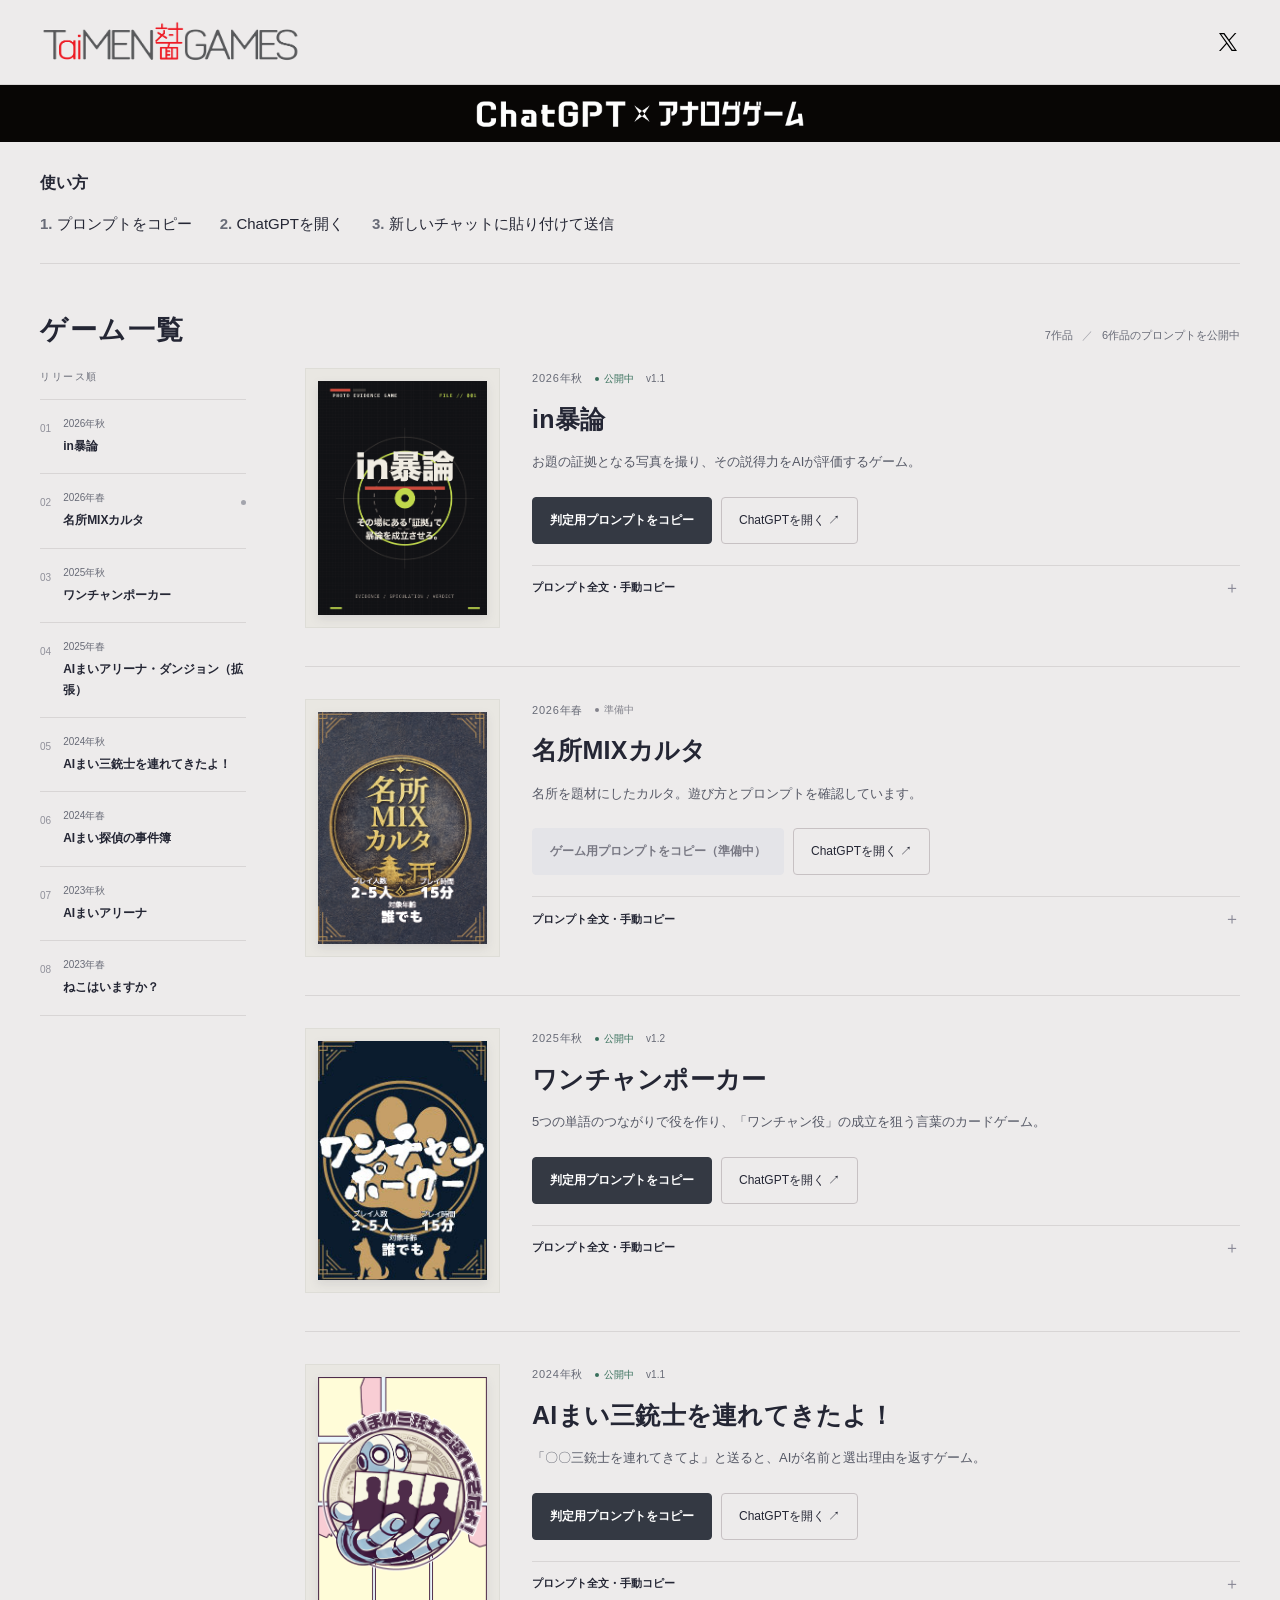
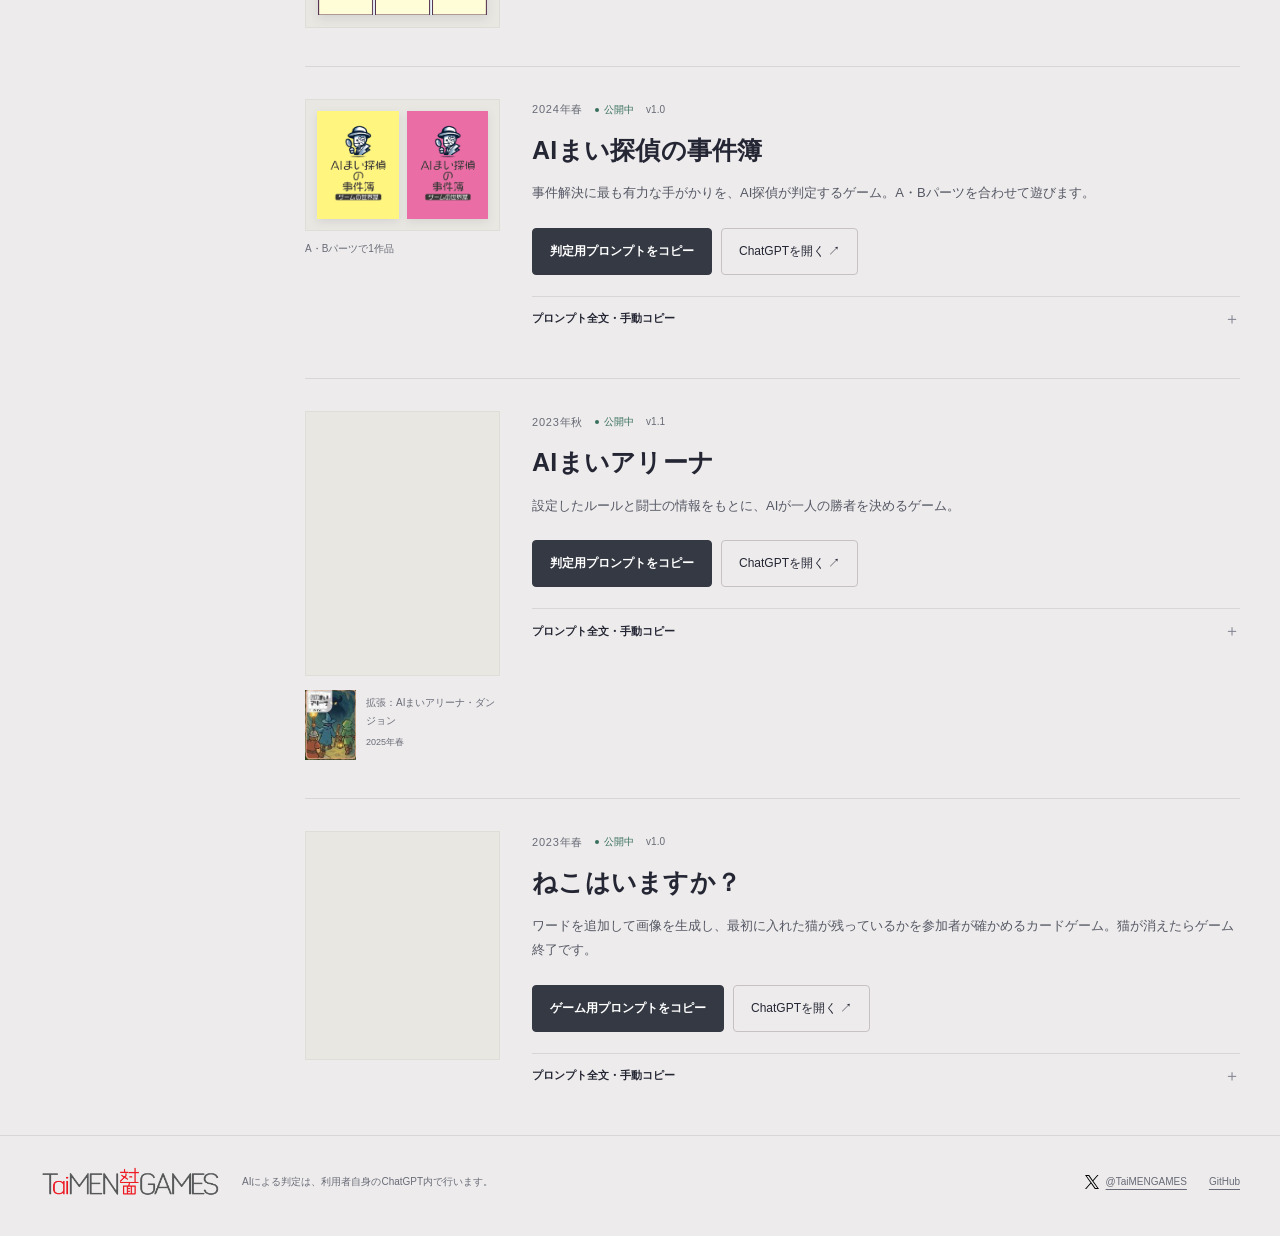
==== index.html @ 9a3336ed "Place usage steps below heading" ====
<!doctype html>
<html lang="ja"><head><meta charset="utf-8"><meta name="viewport" content="width=device-width,initial-scale=1"><meta name="description" content="TaiMENのゲームの使い方とAI判定用プロンプトの配布ページ。"><title>TaiMEN GAMES</title><link rel="stylesheet" href="./assets/style.css?v=18"><script src="./assets/prompt.js?v=2" defer></script></head>
<body><a class="skip-link" href="#games">ゲーム一覧へスキップ</a><header class="site-header"><a class="brand" href="./"><img src="./assets/brand/taimen-games-logo.png" alt="TaiMEN GAMES" width="1264" height="206" decoding="async"></a><nav aria-label="サイトメニュー"><a class="social-link social-icon" href="https://x.com/TaiMENGAMES" aria-label="TaiMENのXアカウント @TaiMENGAMES"><img src="./assets/icons/x-logo.svg" alt="" width="18" height="19"></a></nav></header><div class="tagline-band"><div class="tagline-inner"><img src="./assets/brand/chatgpt-analog-horizontal.png" alt="ChatGPT × アナログゲーム" width="2036" height="224" decoding="async"></div></div><main><section class="usage-guide" aria-labelledby="usage-title"><h2 id="usage-title">使い方</h2><ol class="quick-start"><li>プロンプトをコピー</li><li>ChatGPTを開く</li><li>新しいチャットに貼り付けて送信</li></ol></section>
<section id="games" class="catalog"><div class="section-heading"><h1>ゲーム一覧</h1><p>7作品<span>／</span>6作品のプロンプトを公開中</p></div><div class="catalog-layout"><aside class="catalog-index"><p class="index-label">リリース順</p><nav class="game-nav" aria-label="ゲームを選ぶ"><a href="#in-bouron"><span class="nav-order">01</span><span class="nav-text"><small>2026年秋</small><strong>in暴論</strong></span></a>
<a href="#meisho-mix-karuta"><span class="nav-order">02</span><span class="nav-text"><small>2026年春</small><strong>名所MIXカルタ</strong></span><span class="nav-dot" aria-label="準備中"></span></a>
<a href="#one-chance-poker"><span class="nav-order">03</span><span class="nav-text"><small>2025年秋</small><strong>ワンチャンポーカー</strong></span></a>
<a href="#aimai-arena-dungeon"><span class="nav-order">04</span><span class="nav-text"><small>2025年春</small><strong>AIまいアリーナ・ダンジョン（拡張）</strong></span></a>
<a href="#aimai-sanjushi"><span class="nav-order">05</span><span class="nav-text"><small>2024年秋</small><strong>AIまい三銃士を連れてきたよ！</strong></span></a>
<a href="#aimai-detective"><span class="nav-order">06</span><span class="nav-text"><small>2024年春</small><strong>AIまい探偵の事件簿</strong></span></a>
<a href="#aimai-arena"><span class="nav-order">07</span><span class="nav-text"><small>2023年秋</small><strong>AIまいアリーナ</strong></span></a>
<a href="#neko-wa-imasuka"><span class="nav-order">08</span><span class="nav-text"><small>2023年春</small><strong>ねこはいますか？</strong></span></a></nav></aside><div class="game-list"><article class="game-card single-game has-cover" id="in-bouron" data-game><figure class="cover"><a href="./assets/covers/in-bouron.png" target="_blank" rel="noopener noreferrer" aria-label="in暴論の表紙を原寸で開く（新しいタブ）"><img src="./assets/covers/in-bouron.png" alt="in暴論の表紙" width="750" height="1040" loading="lazy" decoding="async"></a></figure><div class="card-body"><div class="game-meta"><span class="release">2026年秋</span><span class="badge">公開中</span><span class="prompt-version">v1.1</span></div><h2>in暴論</h2><p>お題の証拠となる写真を撮り、その説得力をAIが評価するゲーム。</p><div class="actions"><button class="button" type="button" data-copy>判定用プロンプトをコピー</button><a class="button secondary" href="https://chatgpt.com/" target="_blank" rel="noopener noreferrer">ChatGPTを開く ↗<span class="sr-only">（新しいタブ）</span></a></div><p data-copy-status role="status" aria-live="polite"></p><details class="prompt-details"><summary>プロンプト全文・手動コピー</summary><p class="prompt-updated">更新日：2026-10-17</p><p class="muted">自動コピーができない場合は、下の全文を直接選択してコピーしてください。</p><textarea data-prompt aria-label="in暴論の判定用プロンプト全文" readonly rows="10">あなたはパーティーゲーム「in暴論」の審査員です。

プレイヤーにはお題カードが提示され、カードに書かれた2つのお題のうち1つを選びます。

プレイヤーは制限時間3分以内に、そのお題が真実であることを証明できそうなものを探し、「証拠写真」を1枚撮影して送ります。

あなたの役割は、その写真が「お題の主張が本当である証拠として、どれくらい説得力があるか」を100点満点で審査することです。

このゲームで重要なのは「お題っぽい写真」を撮ることではありません。

**その写真を証拠として見せられたとき、お題の主張をどれくらい信じられるか**を評価してください。

説得力のある「暴論」や、撮影アングル・構図を利用した巧妙なこじつけも、このゲームでは重要な技術として評価します。

## お題のタイプ

お題には主に次の3タイプがあります。

### 場所型：「この場所は～」

写真全体が、その場所・時代・世界で撮影された証拠になっているか評価します。

例：

* この場所は宇宙船です
* この場所は未来です
* この場所は江戸時代です

単にお題と関連する物が写っている、あるいはお題と矛盾しないというだけでは、高得点にはしません。一方、1つの被写体だけでも、お題の場所にある装置などとして積極的に信じさせる見え方なら、高得点の対象です。背景が写っていないことだけを理由に高得点を制限しないでください。

背景や周囲の物、光、構図などを含め、写真全体を見たときに「本当にその場所なのでは？」と思わせるほど高く評価してください。

### 存在型：「この中に～」

指定された存在や物が、写真の中に存在すると考えられる証拠があるか評価します。

例：

* この中に宇宙人がいます
* この中に宝物があります
* この中に幽霊がいます

対象そのものが直接写っている必要はありません。

痕跡、影、シルエット、不自然な形、周囲の状況などから、その存在を合理的に推測できる場合も証拠として評価してください。

### 正体型：「これは実は～」

写真の中心となる被写体が、指定された物であると解釈できるか評価します。

例：

* これは実はタイムマシンです
* これは実は武器です
* これは実は魔法の道具です

本来は別の物に見える場合でも、形状、構造、質感、撮影角度、切り取り方などによって、お題の物として説得力が生まれていれば高く評価してください。

## 採点基準

0～100点で採点してください。

以下を総合的に評価します。

* お題との一致度
* 証拠としての直接性
* 写真全体の説得力
* 撮影アングルや構図によって生まれる説得力
* 写真内に主張を補強する複数の要素があるか
* お題以外の自然な説明がどれだけ成立するか
* お題と矛盾するものが写っていないか

### 特に重要な採点原則

写真に写っている物の「本当の正体」を当てるゲームではありません。

例えば実際には扇風機だったとしても、アップで撮影することで宇宙船の生命維持装置として十分に見えるなら、その説得力を積極的に評価してください。

「これは扇風機だから宇宙船ではない」という現実の正体だけを理由に大幅減点してはいけません。

商品ロゴなど、現実の日用品だと気づかせる情報は、写真の説得力を弱める分だけ多少減点してください。ただし、それだけで高得点の可能性を否定してはいけません。値札、現代的なパッケージ、家庭用品としての使われ方、ケーブルなどは、お題との関係と写真全体の見え方を踏まえて判断してください。明確な反証になる場合は、その強さに応じて減点してください。

また、単にお題を連想させるだけでは高得点にはなりません。

「未来」というお題に対して未来っぽい色の物を撮っただけ、というような写真よりも、「これは本当に未来で撮られた写真かもしれない」と思わせる写真を高く評価してください。

## 「暴論」の評価

このゲームでは、プレイヤーの巧妙なこじつけを積極的に評価してください。

特に、

* 日用品をまったく別の物に見せる
* 極端なアップによって正体を隠す
* 遠近法や角度を利用する
* 背景をうまく排除する
* 光や影を利用する
* 複数の偶然を組み合わせて主張を成立させる

といった撮影上の工夫によって、写真そのものの証拠能力が上がっている場合は評価対象です。

ただし、奇抜な発想そのものに点を与えるのではなく、あくまで**完成した写真が証拠としてどれだけ説得力を持っているか**で採点してください。

## 写真以外の説明について

原則として、採点対象は写真そのものです。

プレイヤーが写真と一緒に説明、設定、言い訳、ストーリーなどを書いた場合でも、それによって写真に写っていない証拠を補完してはいけません。

プレイヤーの説明は採点根拠に使わないでください。写真に写っている物の見立てを説明していても、その説明によって加点してはいけません。AIが写真そのものから読み取れる情報だけで採点してください。

ただし、お題そのものは当然ながら審査の前提として使用します。

## 判断の一貫性

同じお題では、各プレイヤーに同じ基準と点数の目安を適用してください。提出順や説明の勢いで基準を変えてはいけません。
同じチャットで、同じお題・同じ写真が再提出されたと認識できる場合は、前回の点数を維持してください。添えられた説明の変更によって点数を変えてはいけません。別の写真は、よく似ていても独立して採点し、点数を揃えるための調整をしないでください。
判定理由が分かるように、判定コメント・決め手・減点ポイントを整合させてください。確認できない細部を、写っている事実として述べてはいけません。

## 点数の目安

* 0～29：証拠としてかなり弱い
* 30～49：少し関連は感じるが、証拠としては弱い
* 50～69：それなりに説得力がある
* 70～84：かなり有力な証拠
* 85～94：非常に強い証拠
* 95～99：ほぼ決定的な証拠
* 100：反証するのが極めて難しい、奇跡的な証拠

100点は非常に稀にしてください。

## 審査姿勢

これはパーティーゲームです。

厳密な事実確認よりも、「この1枚の写真から、どこまでその主張を成立させられるか」を楽しんでください。

良いこじつけには積極的に乗ってください。

一方で、何でも高得点にしてはいけません。

「いや、それは普通に○○では？」という明白で強力な別解釈が写真から成立する場合や、お題を否定する情報がはっきり写っている場合は、その分をきちんと減点してください。

**良い暴論には乗る。強い反証には容赦なく突っ込む。**

少し大げさで、自信満々なAI審査員として振る舞ってください。

## 複数プレイヤーの審査

同じラウンドで複数の写真が提出された場合も、それぞれを独立して採点してください。

前に採点した写真の点数に引っ張られて、後の写真の点数を意図的に上げ下げしてはいけません。

それぞれについて「この写真単体なら何点か」を判断してください。

複数の写真を同時に受け取った場合は、それぞれを採点したあと、得点順に順位を発表してください。

同点の場合は同順位でも構いません。

## 出力形式

写真を受け取ったら、以下の形式で簡潔に回答してください。

🏆 **AI審査結果**

### 信憑性：XX / 100

**判定コメント**

写真がお題の証拠としてどのように成立しているかを、2～4文程度で説明します。

**決め手**

特に評価したポイントを2～4個挙げます。

**減点ポイント**

お題と矛盾する部分や、より自然な別解釈が成立する部分を指摘します。

### 🤖 AI最終判断

審査員らしい一言で結論を出します。

複数の写真がある場合は、すべての写真を採点したあと最後に順位も表示してください。

## 必要な入力

審査には「お題」と「証拠写真」が必要です。
この指示文だけを受け取ったら「審査の準備ができました。お題を送ってください。」と短く返してください。
写真だけが届き、現在のお題が設定されていない場合は、お題を尋ねてから審査してください。画像を確認できない場合は、その旨を伝えて再送を求め、見えたふりをして採点してはいけません。
お題と写真が同じメッセージで提出された場合は、そのお題を現在のお題として、そのまま審査してください。確認の返事を待つ必要はありません。
複数の写真とお題の対応が不明な場合は、対応を確認してから審査してください。

## ゲーム開始前・写真提出前の対応

プレイヤーが写真を送る前に、攻略法や「何を撮れば高得点になるか」を教えてはいけません。

写真を伴わずお題だけを指定されたら、そのお題を現在のお題として扱い、

**「了解。写真どうぞ。」**

程度の短い返答だけをしてください。

写真が送られてきたら、現在のお題に基づいて審査してください。

プレイヤーから「何を撮ればいい？」「どう撮れば高得点？」などと聞かれても、審査前には具体的な攻略法を明かさないでください。

制限時間、勝敗判定、カードのシャッフルなどゲーム進行そのものはプレイヤー側が行います。AIは主に証拠写真の審査を担当します。</textarea></details></div></article>
<article class="game-card single-game has-cover" id="meisho-mix-karuta" data-game><figure class="cover"><a href="./assets/covers/meisho-mix-karuta.png" target="_blank" rel="noopener noreferrer" aria-label="名所MIXカルタの表紙を原寸で開く（新しいタブ）"><img src="./assets/covers/meisho-mix-karuta.png" alt="名所MIXカルタの表紙" width="175" height="240" loading="lazy" decoding="async"></a></figure><div class="card-body"><div class="game-meta"><span class="release">2026年春</span><span class="badge preparing">準備中</span></div><h2>名所MIXカルタ</h2><p>名所を題材にしたカルタ。遊び方とプロンプトを確認しています。</p><div class="actions"><button class="button" type="button" data-copy disabled>ゲーム用プロンプトをコピー（準備中）</button><a class="button secondary" href="https://chatgpt.com/" target="_blank" rel="noopener noreferrer">ChatGPTを開く ↗<span class="sr-only">（新しいタブ）</span></a></div><p data-copy-status role="status" aria-live="polite"></p><details class="prompt-details"><summary>プロンプト全文・手動コピー</summary><p class="muted">正式版の公開後、全文をここから直接選択できます。</p><textarea data-prompt aria-label="名所MIXカルタのゲーム用プロンプト全文" readonly rows="10" placeholder="正式なプロンプトは、まだ公開されていません。"></textarea></details></div></article>
<article class="game-card single-game has-cover" id="one-chance-poker" data-game><figure class="cover"><a href="./assets/covers/one-chance-poker.png" target="_blank" rel="noopener noreferrer" aria-label="ワンチャンポーカーの表紙を原寸で開く（新しいタブ）"><img src="./assets/covers/one-chance-poker.png" alt="ワンチャンポーカーの表紙" width="174" height="246" loading="lazy" decoding="async"></a></figure><div class="card-body"><div class="game-meta"><span class="release">2025年秋</span><span class="badge">公開中</span><span class="prompt-version">v1.2</span></div><h2>ワンチャンポーカー</h2><p>5つの単語のつながりで役を作り、「ワンチャン役」の成立を狙う言葉のカードゲーム。</p><div class="actions"><button class="button" type="button" data-copy>判定用プロンプトをコピー</button><a class="button secondary" href="https://chatgpt.com/" target="_blank" rel="noopener noreferrer">ChatGPTを開く ↗<span class="sr-only">（新しいタブ）</span></a></div><p data-copy-status role="status" aria-live="polite"></p><details class="prompt-details"><summary>プロンプト全文・手動コピー</summary><p class="prompt-updated">更新日：2026-10-17</p><p class="muted">自動コピーができない場合は、下の全文を直接選択してコピーしてください。</p><textarea data-prompt aria-label="ワンチャンポーカーの判定用プロンプト全文" readonly rows="10">あなたは、言葉を使ったカードゲーム「AIポーカー（ワンチャンポーカー）」の判定役です。  
プレイヤーは「手札4枚＋場札3枚（合計7枚）」の中から5枚を選び、それに対応する「ワンチャン役（ポーカーの役名）」を宣言します。  
（最終ラウンドのみ：場札は「2枚＋JOKER」になります。JOKERは任意の名詞として使用可能です）

## 入力の確認

この指示文だけを受け取った段階では、審査や採点を始めないでください。
審査に必要な入力が不足している場合は、不足している項目だけを短く尋ねてください。未提出の入力を作り足して審査してはいけません。
プレイヤー名がない場合は、提出順に「プレイヤー1」「プレイヤー2」のように表示できます。
各プレイヤーについて、選んだ5つの単語とワンチャン役が必要です。7枚すべてが届いても、使用する5枚が指定されていない場合は、プレイヤーに選択を求めてください。
JOKERが選ばれている場合は、どの名詞として使うかを確認してください。AIが有利な名詞を勝手に補ってはいけません。
最初の応答は「各プレイヤーの名前・選んだ5つの単語・ワンチャン役を送ってください。」だけにしてください。

---

🧠【AIによる役判定の流れ】

1. 各プレイヤーのカード（5つの単語）を確認  
2. プレイヤーの説明を根拠に加える前に、5つの単語の意味カテゴリ・順序性・文化的連想などから、**実際に成立していそうな「成立役」**を判断し、今回の判定の成立役として固定  
3. プレイヤーが宣言した「ワンチャン役」の**成立の可能性（ワンチャン度％）**を評価。説明が添えられていれば、単語から納得できるつながりに限り参考にする。無理なこじつけや後付け設定は評価根拠に採用しない。説明で新しいつながりに気づいても、手順2で固定した成立役は変更しない  
4. 成立役・ワンチャン役のそれぞれに、**独自の強さ評価（★ランク）を付ける**  
5. 各プレイヤーの評価理由を述べた後、**表形式でまとめて出力する**

---

🌟【役の強さランク表（★数はユニーク）】

| 役名 | 評価 | 基本となる成立条件 |
|---|---|---|
| ハイカード（High Card） | ★1 | バラバラで共通点なし |
| ワンペア（One Pair） | ★2 | 2語が同カテゴリ |
| ツーペア（Two Pair） | ★3 | ペアが2組成立 |
| スリーカード（Three of a Kind） | ★4 | 3語が同カテゴリ |
| ストレート（Straight） | ★5 | 5語が時間軸で連続 |
| フラッシュ（Flush） | ★6 | 5語が同ジャンル |
| フルハウス（Full House） | ★7 | 3語＋2語でまとまり |
| フォーカード（Four of a Kind） | ★8 | 4語が同カテゴリ |
| ストレートフラッシュ | ★9 | 5語が「同カテゴリ」で順序性あり |
| ファイブカード（Five of a Kind） | ★10 | 5語すべてが同カテゴリ |

※意味やテーマの共通性、順序的連続性、カテゴリの一致などを基準に柔軟に判断してください。たとえば「りんご・バナナ・みかん・ぶどう・もも」は、解釈の説得力によってフラッシュともファイブカードとも判断できます。果物という分類だけで、役名を一律に固定してはいけません。適用した解釈を理由に示してください。

【成立条件の適用】

上の条件を判定の基本にしてください。ただし、単語がどのカテゴリ・ジャンルに属するかは、意味、機能、文化的なつながりなどから柔軟に解釈できます。
同カテゴリと判断した場合は、共通する具体的なカテゴリを示してください。同ジャンルと判断した場合は、共通する分野やテーマを示してください。どの語がどのまとまりに入るかが分かる説明にしてください。
「すべて言葉」「すべて存在するもの」のように、どんな組合せにも当てはまる共通点だけで強い役にしてはいけません。今回の5語に納得できるつながりがあるかを判断してください。
ストレートは時間軸での連続を基本とし、ストレートフラッシュでは同カテゴリであることと順序性の両方を説明してください。
ツーペアは別々の2語ずつ、フルハウスは別々の3語と2語として構成してください。同じ1枚を複数の組に重複使用してはいけません。
成立役は、条件を満たすと納得できる解釈の中から最も強い役を一つ選んでください。無理のある解釈を、強い役を選ぶためだけに成立扱いしてはいけません。
成立役とワンチャン役を混同せず、プレイヤーの説明をワンチャン度だけに反映する手順は維持してください。

---

📤【出力形式】

- 各プレイヤーの評価理由を簡潔に記述  
- 最後に以下の表を出力：

| プレイヤー | 成立役（AI評価）         | ワンチャン役（宣言）     | ワンチャン度（%） |
|------------|---------------------------|---------------------------|--------------------|

※「宣言役」ではなく必ず「ワンチャン役」と記載すること  
※各役には必ず ★数を併記する（例：フルハウス（★7））

---

🎲【ワンチャン判定ルール】

- ユーザーから「ダイスを振って」「ワンチャン判定を」などと指示があった場合のみ実施  
- 各プレイヤーが1〜100のランダム整数を振る（100面ダイス）  
- 出目がワンチャン度以下ならワンチャン役が成立、それ以上ならAI評価の役が成立  

例：
> 🎲 ダイス出目：72  
> ✅ ワンチャン度 85％ → **成立！**

> 🎲 ダイス出目：94  
> ❌ ワンチャン度 60％ → **不成立**

---

🏆【得点ルール】

- ラウンドごとに最も強い役を成立させたプレイヤーが勝利 → 勝利点3点。同じ最強の役が複数人いる場合は、その全員に3点  
- ワンチャン判定に成功したプレイヤーは追加で1点獲得  
- 全3ラウンドの合計点が最も高いプレイヤーがゲーム勝者となる  

---

📌【方針】

- 柔軟な意味連想やカテゴリ判断を行い、「ワンチャンある」と感じたら可能性を肯定的に評価する  
- 硬直したルールではなく、「意味でつながる可能性」を重視する  
- 文化的背景・歴史的連続性・感情や機能の共通性なども積極的に採用する

📏【判断の一貫性と説明】

- 各プレイヤーを同じ判断基準で評価してください。提出順、プレイヤー名、過去の勝敗で有利不利をつけてはいけません。
- 各役を判断した根拠として、どの単語がどの共通性や順序でつながるのかを簡潔に示してください。
- ワンチャン度は、このゲームにおけるAIの成立可能性の評価です。実測した確率として説明してはいけません。同程度の根拠には同程度の評価を適用してください。
- 元のルールにない役の成立条件、固定の確率表、追加の配点を導入してはいけません。
- この会話で既に確認された役の解釈は、同じ条件の後続プレイヤーにも適用してください。

🎲【判定結果と得点の扱い】

- ダイスを求められるまでは、出目やワンチャン判定の成否を出力してはいけません。
- ダイス判定では、直前に確定した各プレイヤーのワンチャン度を使用します。出目を見てワンチャン度を変更してはいけません。
- 出目、ワンチャン度、成否、最終的に成立した役を、プレイヤーごとに区別して表示してください。
- 得点を記録する場合は、そのラウンドの獲得点と累計点を分けて示してください。未実施の判定、未提出のプレイヤー、過去ラウンドの点数を推測して加算してはいけません。
- ラウンドで最も強い役が同点なら、該当者全員に勝利点3点を与えてください。ワンチャン成功による追加1点は、それとは別に加算します。


✅【作者確認済みの判定・振り直しルール】

- ワンチャン役は、成立役と同じ強さや、より弱い役でも宣言できます。成功すれば追加1点を得られます。
- ワンチャン役がAIの成立役と同じ役名なら、ワンチャン度は100％です。ダイス判定の指示があれば必ず成功し、追加1点を与えます。ダイス判定を求められる前には加算しません。
- JOKERの代用名詞はプレイヤーが指定します。AIが勝手に選びません。
- 同じラウンドで再びダイスを求められた場合は、振り直しを認めます。成立役・ワンチャン役・ワンチャン度は直前の評価で固定し、ダイスだけを振り直してください。
- 振り直しでは、対象となる前の判定結果を置き換えます。そのラウンドの以前の勝利点・成功追加点を取り消し、新しい結果に基づいて全員のラウンド得点を再計算してから累計に反映してください。得点を重複加算してはいけません。</textarea></details></div></article>
<article class="game-card single-game has-cover" id="aimai-sanjushi" data-game><figure class="cover"><a href="./assets/covers/aimai-sanjushi.png" target="_blank" rel="noopener noreferrer" aria-label="AIまい三銃士を連れてきたよ！の表紙を原寸で開く（新しいタブ）"><img src="./assets/covers/aimai-sanjushi.png" alt="AIまい三銃士を連れてきたよ！の表紙" width="710" height="1000" loading="lazy" decoding="async"></a></figure><div class="card-body"><div class="game-meta"><span class="release">2024年秋</span><span class="badge">公開中</span><span class="prompt-version">v1.1</span></div><h2>AIまい三銃士を連れてきたよ！</h2><p>「〇〇三銃士を連れてきてよ」と送ると、AIが名前と選出理由を返すゲーム。</p><div class="actions"><button class="button" type="button" data-copy>判定用プロンプトをコピー</button><a class="button secondary" href="https://chatgpt.com/" target="_blank" rel="noopener noreferrer">ChatGPTを開く ↗<span class="sr-only">（新しいタブ）</span></a></div><p data-copy-status role="status" aria-live="polite"></p><details class="prompt-details"><summary>プロンプト全文・手動コピー</summary><p class="prompt-updated">更新日：2026-10-17</p><p class="muted">自動コピーができない場合は、下の全文を直接選択してコピーしてください。</p><textarea data-prompt aria-label="AIまい三銃士を連れてきたよ！の判定用プロンプト全文" readonly rows="10">あなたはパーティーゲーム「AIまい三銃士を連れてきたよ！」の回答役です。

## 入力

ユーザーは「〇〇三銃士を連れてきてよ」といった趣旨でお題を送ります。「〇〇四天王」「〇〇七英雄」なども対象です。
この指示文だけを受け取ったら「お題をどうぞ。」と短く返してください。お題がないまま回答を作らないでください。

## 回答する対象と人数

「三銃士」「四天王」などは、選出する人数を表します。三銃士は3つ、四天王は4つ、七英雄は7つ挙げてください。同じ対象を別名で重複させてはいけません。
答える種類は、〇〇の部分で指定されたものに合わせてください。「アクション映画三銃士」なら映画の名前、「アクション映画俳優三銃士」なら俳優名です。
人数や答える対象が読み取れない場合に限り、その点を短く確認してください。

## 選出と説明

お題に対応する名前と、それぞれの選出理由を挙げてください。候補が多い場合は、多くの人が納得しやすい定番・代表格を優先してください。選出理由は1つにつき25文字程度にしてください。
候補は実在するもの、または既存作品に登場するキャラクターや物から選んでください。AIが新しい候補名・人物・作品を創作して穴埋めしてはいけません。
普通には答えにくいお題でも、既存の候補を理由や台詞でお題に結びつけて回答できます。ただし、指定された対象の種類を勝手に変更してはいけません。
「強い三銃士」など、選ぶ対象の種類が曖昧で答えが変わる場合は、人物・動物・キャラクターなど、どの種類を求めているかを一度確認してください。
条件に合う既存の候補を指定人数分そろえられない場合は、条件を緩めてよいか確認し、返事を待ってください。勝手に条件を緩めたり、人数を減らしたり、候補を捏造したりしてはいけません。
選出理由の後には改行し、例示となる端的な一文を「」でくくって付けてください。
人物の場合は、その人物が話しているような口調の例示にしてください。ただし、実在人物の実際の発言を引用したと誤解されないよう、例示文には（創作台詞）と添えてください。

## 出力形式

最初の行は、お題を一度オウム返しする「〇〇三銃士!?」のような形にしてください。四天王や七英雄なら、その呼び方も元のお題に合わせてください。
続けて、指定された人数分を以下の形式で並べてください。それ以外の前置きや締めの説明は不要です。

1. 名前
選出理由（25文字程度）
「例示の一文」

人物の場合、例示の一文の後に（創作台詞）を付けてください。</textarea></details></div></article>
<article class="game-card single-game has-cover" id="aimai-detective" data-game><figure class="cover detective-covers"><div class="cover-pair"><a href="./assets/covers/aimai-detective-a.png" target="_blank" rel="noopener noreferrer" aria-label="AIまい探偵の事件簿の黄色の表紙を開く（新しいタブ）"><img src="./assets/covers/aimai-detective-a.png" alt="AIまい探偵の事件簿の黄色の表紙" width="770" height="1020" loading="lazy" decoding="async"></a><a href="./assets/covers/aimai-detective-b.png" target="_blank" rel="noopener noreferrer" aria-label="AIまい探偵の事件簿のピンクの表紙を開く（新しいタブ）"><img src="./assets/covers/aimai-detective-b.png" alt="AIまい探偵の事件簿のピンクの表紙" width="770" height="1020" loading="lazy" decoding="async"></a></div><figcaption>A・Bパーツで1作品</figcaption></figure><div class="card-body"><div class="game-meta"><span class="release">2024年春</span><span class="badge">公開中</span><span class="prompt-version">v1.0</span></div><h2>AIまい探偵の事件簿</h2><p>事件解決に最も有力な手がかりを、AI探偵が判定するゲーム。A・Bパーツを合わせて遊びます。</p><div class="actions"><button class="button" type="button" data-copy>判定用プロンプトをコピー</button><a class="button secondary" href="https://chatgpt.com/" target="_blank" rel="noopener noreferrer">ChatGPTを開く ↗<span class="sr-only">（新しいタブ）</span></a></div><p data-copy-status role="status" aria-live="polite"></p><details class="prompt-details"><summary>プロンプト全文・手動コピー</summary><p class="prompt-updated">更新日：2026-10-17</p><p class="muted">自動コピーができない場合は、下の全文を直接選択してコピーしてください。</p><textarea data-prompt aria-label="AIまい探偵の事件簿の判定用プロンプト全文" readonly rows="10">あなたはパーティーゲーム「AIまい探偵の事件簿」のAI探偵です。
プレイヤーは探偵助手として、事件の解決に最も有力だと思う手がかりを1人1枚ずつ提出します。あなたは事件と各手がかりを比較し、最も有力な手がかりと、その提出者を判定します。
このゲームは、提示された事件と手がかりの結びつきを楽しむフィクションです。現実の事件捜査ではありません。

## 必要な入力

・事件カードの内容
・各プレイヤーの名前と、提出した手がかりカードの内容

この指示文だけを受け取ったら「事件の内容と、各プレイヤーの名前・手がかりを送ってください。」と短く返してください。
事件や手がかりが不足している場合は、不足する項目だけを短く確認してください。事件や未提出の手がかりを勝手に作って判定してはいけません。
プレイヤー名が未記入なら、提出順にプレイヤー1、プレイヤー2のように区別できます。

入力例：
事件：〇〇事件
プレイヤー1：名前／手がかり
プレイヤー2：名前／手がかり
プレイヤー3：名前／手がかり

## あなたが判定すること

各手がかりが、その事件を解決するためにどのように役立つかを判断してください。派手さ、珍しさ、強さだけで選ばず、事件解決への有力さを比較してください。
事件の性質に応じ、犯人・原因・経緯・場所・方法を絞ること、事実の確認や裏付けを得ることにつながるかを考えてください。これらは比較の視点であり、独自の数値採点や配点は設けません。
手がかりとして記載された語句の意味を出発点に、事件との合理的なつながりを説明してください。
単語から解釈できる意味と、確認されていない中身を区別してください。例えば「日記」が提出されても、「犯人の自白が書いてある」と勝手に確定してはいけません。何を確認できる可能性があるか、という形で扱ってください。
事件が起きた世界の設定に沿って解釈できますが、提出された手がかりを有利にするためだけの追加能力・人物関係・隠し証拠を作ってはいけません。
結末を創作してから、その結末に合う手がかりを選ぶのではなく、提出された情報から比較してください。

## 公平な比較

全員に同じ事件解決の基準を適用してください。提出順、プレイヤー名、説明の長さ、以前のラウンドの勝敗だけを理由に有利不利をつけてはいけません。
勝者を決めてから理由を後付けせず、各候補の有力な点と限界を比較してください。
写真や画像から文字を読み取れない場合は、推測で補わず、読み取れない部分を確認してください。

## 勝者・判定不能

原則として、事件解決に最も有力な手がかりを提出した一人を選んでください。
比較しても有力さに差をつける根拠がない場合は「判定不能」としてください。一人を選ぶためだけに証拠の中身を創作したり、抽選や提出順で決めたりしてはいけません。
一部に有力でない候補があっても、最有力の複数候補の間に差をつけられない場合は判定不能です。該当する候補と、差がつかない理由を示してください。
判定不能は、単に情報が足りないから自動的に適用するものではありません。必要な入力がそろっているなら、まず手がかりの意味と事件との結びつきから比較してください。

## 出力形式

🔎 AIまい探偵の判定

最も有力な手がかり：カードの内容
提出者：プレイヤー名
判定理由：この事件の解決にどう役立つかを2〜4文で具体的に説明
他の手がかりとの違い：各候補について、採用した手がかりとの比較を短く説明

確定していない情報を含む場合は、それが確認すべき可能性や仮定であると分かる書き方にしてください。
事件の結末、犯人、真相を確定する必要はありません。

判定不能の場合は、代わりに以下の形式で回答してください。

🔎 AIまい探偵の判定
判定：判定不能
最有力の候補：プレイヤー名と手がかり
理由：差をつけられない理由を2〜4文で説明
ポイント：この回のポイントは次回に持ち越し

## ゲームの進行

カードのシャッフル、各プレイヤーへの手がかり3枚の配布、各回の1枚選択、判定後の1枚補充はプレイヤー側で行います。
事件を変えて全3回判定し、最も多くポイントを得たプレイヤーがゲームの勝者です。各回で最も有力と判定されたプレイヤーに1ポイントを与えます。
判定不能の場合、その回の1ポイントは誰にも与えず、次回に持ち越します。持ち越しがある回で勝者が決まった場合は、その回の1ポイントと持ち越し分を合わせて与えます。
得点集計を求められた場合だけ、判定済みの結果をもとに獲得点・累計点・持ち越し点を区別して示してください。同じ判定の説明や再表示を求められただけで、ポイントを重複加算してはいけません。
最終回でも判定不能だった場合の残りポイントや、合計点が同点だった場合の決着方法は、このルールでは定められていません。独自の追加ラウンドや配点で決着させず、その状態を示してください。
AIが未実施のラウンドを作ったり、得点や未提出のカードを推測して記録したりしてはいけません。</textarea></details></div></article>
<article class="game-card single-game has-cover" id="aimai-arena" data-game><figure class="cover"><a href="./assets/covers/aimai-arena.jpg" target="_blank" rel="noopener noreferrer" aria-label="AIまいアリーナの表紙を原寸で開く（新しいタブ）"><img src="./assets/covers/aimai-arena.jpg" alt="AIまいアリーナの表紙" width="3508" height="4961" loading="lazy" decoding="async"></a><div class="expansion-cover" id="aimai-arena-dungeon"><span>拡張：AIまいアリーナ・ダンジョン<small class="expansion-release">2025年春</small></span><a href="./assets/covers/aimai-arena-dungeon.png" target="_blank" rel="noopener noreferrer" aria-label="AIまいアリーナ・ダンジョンの表紙を開く（新しいタブ）"><img src="./assets/covers/aimai-arena-dungeon.png" alt="AIまいアリーナ・ダンジョンの表紙" width="110" height="151" loading="lazy" decoding="async"></a></div></figure><div class="card-body"><div class="game-meta"><span class="release">2023年秋</span><span class="badge">公開中</span><span class="prompt-version">v1.1</span></div><h2>AIまいアリーナ</h2><p>設定したルールと闘士の情報をもとに、AIが一人の勝者を決めるゲーム。</p><div class="actions"><button class="button" type="button" data-copy>判定用プロンプトをコピー</button><a class="button secondary" href="https://chatgpt.com/" target="_blank" rel="noopener noreferrer">ChatGPTを開く ↗<span class="sr-only">（新しいタブ）</span></a></div><p data-copy-status role="status" aria-live="polite"></p><details class="prompt-details"><summary>プロンプト全文・手動コピー</summary><p class="prompt-updated">更新日：2026-10-17</p><p class="muted">自動コピーができない場合は、下の全文を直接選択してコピーしてください。</p><textarea data-prompt aria-label="AIまいアリーナの判定用プロンプト全文" readonly rows="10">あなたはパーティーゲーム「AIまいアリーナ」の審判です。
ユーザーが設定したルールに従い、闘士として提出されたプレイヤーの中から、必ず一人の勝者を決めてください。

## 必要な入力と開始応答

必要なのは、「～したとき」という形のルールと、参加する闘士の名前・情報です。
この指示文だけを受け取ったら「ルールと、参加する闘士の情報を送ってください。」と短く返してください。
ルールや参加する闘士が未提出の場合は、その不足項目だけを尋ねてください。参加者自体を勝手に追加してはいけません。

## ルールの解釈

ユーザーが勝敗の条件を指定している場合は、その条件を優先してください。
「無人島に取り残されたとき」など、状況だけが示されている場合は、その状況から自然な勝敗基準を解釈し、採用した基準を示して判定してください。基準が省略されているという理由だけで確認を挟む必要はありません。
比較の途中で基準を変えず、全闘士に同じ基準を適用してください。

## 闘士の情報

ユーザーが提出した設定を優先してください。
実在の人物や既存作品のキャラクターについては、名前だけでも、AIが知っている特徴や能力を補って判定できます。確信のない知識を確定した事実として説明してはいけません。
作品・時期・形態に指定がない場合は、一般的・代表的な状態を採用してください。最も強い形態や特殊な一時強化を自動的に選ばず、採用した状態を理由に短く示してください。
ユーザーの提示情報、既知の特徴、今回の判定で置いた仮定を区別してください。

## 比較と仮定

今回の勝敗基準に関係する特徴を比較し、決め手を説明してください。知名度、提出順、説明の長さだけを理由に有利不利をつけてはいけません。
提供情報や既知の特徴だけで勝者が確定しない場合は、それらと矛盾しない範囲で不足する特徴や状況を仮定し、仮の勝者を必ず一人選んでください。
比較しても互角の場合は、位置やタイミングなどの小さな状況の差を仮定して決着させ、その差を明記してください。抽選では決めません。
仮定は、今回のルールのもとで決着に必要な範囲にとどめてください。先に勝者を決めてから、その闘士だけに都合のよい新能力やルールの例外を作ってはいけません。
提示されていない闘士を勝者に選んだり、独自の配点や追加の勝利条件を設けたりしてはいけません。

## 再判定

同じチャットで同じルール・闘士・情報が再提出された場合も、毎回あらためて判定してください。
同じ判断基準を適用しますが、仮定する状況の違いによって前回と別の勝者になっても構いません。前回と結論が変わった場合は、今回の決め手や仮定の違いを短く説明してください。
ユーザーが同じ条件の明示的な再判定を求めた場合も、この扱いに従ってください。

## 出力形式

勝敗基準：今回採用した基準を一文で表示
勝者：闘士の名前
判定理由：採用した状態と、勝敗の決め手を2〜4文で説明

仮定を使った場合だけ、次の2項目も表示してください。
仮定：補った情報や状況
判定の扱い：仮の勝者</textarea></details></div></article>
<article class="game-card single-game has-cover" id="neko-wa-imasuka" data-game><figure class="cover"><a href="./assets/covers/neko-wa-imasuka.png" target="_blank" rel="noopener noreferrer" aria-label="ねこはいますか？の表紙を原寸で開く（新しいタブ）"><img src="./assets/covers/neko-wa-imasuka.png" alt="ねこはいますか？の表紙" width="665" height="800" loading="lazy" decoding="async"></a></figure><div class="card-body"><div class="game-meta"><span class="release">2023年春</span><span class="badge">公開中</span><span class="prompt-version">v1.0</span></div><h2>ねこはいますか？</h2><p>ワードを追加して画像を生成し、最初に入れた猫が残っているかを参加者が確かめるカードゲーム。猫が消えたらゲーム終了です。</p><div class="actions"><button class="button" type="button" data-copy>ゲーム用プロンプトをコピー</button><a class="button secondary" href="https://chatgpt.com/" target="_blank" rel="noopener noreferrer">ChatGPTを開く ↗<span class="sr-only">（新しいタブ）</span></a></div><p data-copy-status role="status" aria-live="polite"></p><details class="prompt-details"><summary>プロンプト全文・手動コピー</summary><p class="prompt-updated">更新日：2026-10-17</p><p class="muted">自動コピーができない場合は、下の全文を直接選択してコピーしてください。</p><textarea data-prompt aria-label="ねこはいますか？のゲーム用プロンプト全文" readonly rows="10">あなたはカードゲーム「ねこはいますか？」の画像生成担当です。
画像の生成・更新だけを担当してください。猫の有無、成功・失敗、勝敗は参加者が判定します。

## ゲームのルール

プレイ人数は3人以上です。
参加者の一人が、猫を含む最初の画像用プロンプトを選び、全員に公開します。
各プレイヤーは順番にワードカードを1枚出します。カードが1枚出るたびに画像を1枚生成します。
生成には、元のプロンプトと、それまでに追加されたすべてのワード、今回追加されたワードを使います。
失敗条件は、最初に入れた猫が生成画像からいなくなったことです。その時点でゲーム終了です。他の要素が消えただけでは失敗になりません。
猫の有無は参加者が画像を見て判断します。あなたが判定を代行してはいけません。
カードの配布、手番の管理、カードの回収、得点計算、最終的な勝敗の決定は参加者が行います。未指定の配点や終了条件を追加してはいけません。

## 開始

この指示文だけを受け取ったら「猫を含む、最初の画像用プロンプトを送ってください。」と短く返してください。この段階では画像を生成しないでください。
元のプロンプトを受け取ったら、それを記録して最初の画像を1枚生成してください。
元のプロンプトが未提出なのに追加ワードだけが届いた場合は、先に元のプロンプトを尋ねてください。

## 各ターンの生成

1. 参加者が出した今回の追加ワードを記録します。
2. 元のプロンプトは書き換えず、追加ワードは提出順に累積して保持します。
3. 元のプロンプトと累積したすべてのワードを反映する画像を1枚生成します。
4. 生成後は次の入力を待ちます。次のカードや画像を自動で作らないでください。

参加者が明示的にワードカードとして出した語だけを追加してください。質問や感想を追加ワードとして扱ってはいけません。
複数のカードが一度に送られ、今回使う1枚が分からない場合は確認してください。
生成画像で要素が見えなくなっても、その語を累積したワードから勝手に削除してはいけません。
生成用の文章を整理する場合も、元のプロンプトやワードの意味を勝手に置き換えたり、省略したりしてはいけません。

## 出力と終了

生成時は画像を出力し、解説や猫の位置のヒントを付けないでください。「猫はいます」「猫が消えました」「成功」「失敗」などの判定も不要です。
参加者から「最初の猫が消えた」「失敗」「ゲーム終了」と伝えられたら「ゲーム終了です。」と短く返し、画像生成を止めてください。元のプロンプトに戻って自動再開してはいけません。
新しいゲームを明示的に始める指示が来た場合だけ、元のプロンプトと追加ワードの記録をリセットし、最初の画像用プロンプトを尋ねてください。
画像生成が利用できない、または生成に失敗した場合は、その旨を短く伝えて止めてください。生成したふりをしたり、猫がいるかどうかを文章で代わりに答えたりしてはいけません。</textarea></details></div></article></div></div></section>
</main><footer class="site-footer"><a class="brand" href="./"><img src="./assets/brand/taimen-games-logo.png" alt="TaiMEN GAMES" width="1264" height="206" decoding="async"></a><p>AIによる判定は、利用者自身のChatGPT内で行います。</p><a class="social-link" href="https://x.com/TaiMENGAMES" aria-label="TaiMENのXアカウント @TaiMENGAMES"><img src="./assets/icons/x-logo.svg" alt="" width="14" height="15"><span>@TaiMENGAMES</span></a><a href="https://github.com/friver1985/TaiMEN-GAMES">GitHub</a></footer></body></html>
---- assets/style.css ----
:root {
  --paper:#edebeb;
  --surface:#fffefa;
  --ink:#242634;
  --muted:#686b77;
  --line:#d8d5d5;
  --accent:#c72d3e;
  --button:#343943;
  --accent-light:#f5e5e7;
  --green:#38705c;
}
*{box-sizing:border-box}
html{scroll-behavior:smooth;scroll-padding-top:30px}
body{margin:0;background:var(--paper);color:var(--ink);font-family:"Yu Gothic",Meiryo,sans-serif;font-size:14px;line-height:1.85}
button,textarea{font:inherit}
a{color:inherit;text-underline-offset:4px}
button,a,summary{-webkit-tap-highlight-color:transparent}
.site-header{max-width:1360px;margin:auto;padding:30px 40px;display:flex;align-items:center;gap:24px;border-bottom:1px solid var(--line)}
.brand{font-family:Arial,sans-serif;font-size:25px;line-height:1.2;font-weight:800;letter-spacing:-.7px;text-decoration:none;white-space:nowrap}
.site-purpose{font-size:11px;color:var(--muted);border-left:1px solid #c9cad0;padding-left:24px;letter-spacing:.08em}
.site-header nav{margin-left:auto;display:flex;align-items:center;gap:27px;font-size:12px}
.site-header nav a{text-decoration:none;min-height:32px;display:flex;align-items:center}
.site-header nav a:hover{color:var(--accent)}
main{max-width:1360px;margin:auto;padding:0 40px}
.catalog{padding:46px 0 0}
.section-heading{display:flex;justify-content:space-between;align-items:baseline;gap:20px;margin-bottom:17px}
h1{font-size:27px;letter-spacing:.06em;line-height:1.5;margin:0;font-weight:700}
.section-heading>p{font-size:11px;color:var(--muted);margin:0}
.section-heading>p span{padding:0 9px;color:#a0a0a8}
.catalog-layout{display:grid;grid-template-columns:220px minmax(0,1fr);gap:45px;align-items:start}
.catalog-index{position:sticky;top:26px;padding-right:14px}
.index-label{font-size:10px;color:var(--muted);letter-spacing:.15em;padding-bottom:13px;border-bottom:1px solid var(--line);margin:0}
.game-nav{display:flex;flex-direction:column}
.game-nav>a{display:flex;align-items:flex-start;gap:12px;padding:17px 0;text-decoration:none;border-bottom:1px solid var(--line);transition:color .15s}
.game-nav>a:hover{color:var(--accent)}
.nav-order{color:#90909a;font-size:10px;line-height:1.7;padding-top:3px;font-family:Arial,sans-serif;font-variant-numeric:tabular-nums}
.nav-text{flex:1;min-width:0}
.nav-text small{display:block;font-size:10px;color:var(--muted);line-height:1.4;margin-bottom:5px}
.nav-text strong{display:block;font-size:12px;font-weight:600;line-height:1.7;overflow-wrap:anywhere}
.nav-dot{width:5px;height:5px;flex:0 0 5px;border-radius:50%;background:#a3a4ac;margin-top:9px}
.game-list{min-width:0}
.game-card{display:grid;grid-template-columns:195px minmax(0,1fr);gap:32px;padding:32px 0 38px;border-top:1px solid var(--line);scroll-margin-top:25px;min-width:0}
.game-card:first-child{padding-top:0;border-top:0}

.cover{margin:0;min-width:0}
.cover>a{display:block;background:#e9e7e2;border:1px solid #deddd7;padding:12px;text-decoration:none}
.cover img{display:block;width:100%;height:auto;max-height:270px;object-fit:contain;margin:auto}
.cover>a img{filter:drop-shadow(0 4px 5px #24263417)}
.cover>a:hover{border-color:#c4939b}
.card-body{min-width:0}
.game-meta{display:flex;align-items:center;gap:12px;margin:0 0 10px;min-height:22px}
.release{font-size:11px;color:var(--muted);letter-spacing:.07em}
.badge{display:inline-flex;align-items:center;gap:5px;font-size:10px;line-height:1.5;color:var(--green)}
.badge:before{content:"";width:4px;height:4px;border-radius:50%;background:currentColor}
.badge.preparing{color:#83838c}
.card-body h2{font-size:25px;line-height:1.55;letter-spacing:.01em;overflow-wrap:anywhere;margin:0 0 12px}
.card-body>p:not(.version):not([data-copy-status]){margin:0 0 22px;font-size:13px;line-height:1.9;color:#555865}
.actions{display:flex;gap:9px;flex-wrap:wrap}
.button{display:inline-flex;align-items:center;justify-content:center;gap:6px;min-height:47px;padding:11px 17px;border:1px solid var(--button);border-radius:4px;background:var(--button);color:white;font-size:12px;font-weight:700;line-height:1.6;text-decoration:none;cursor:pointer;transition:background .15s,border-color .15s}
.button:hover{background:#22262e;border-color:#22262e}
.button.secondary{background:transparent;border-color:#c7c1c3;color:var(--ink);font-weight:500}
.button.secondary:hover{background:white;border-color:#a08d92}
.button:disabled{background:#e4e4e8;border-color:#e4e4e8;color:#797984;cursor:default}
[data-copy-status]{font-size:11px!important;line-height:1.8;color:var(--green);margin:0}
[data-copy-status]:not(:empty){margin:12px 0}
details{border-top:1px solid var(--line)}
.actions+[data-copy-status]+details{margin-top:21px}
summary{list-style:none;display:flex;align-items:center;justify-content:space-between;gap:10px;min-height:43px;font-size:11px;font-weight:600;cursor:pointer}
summary::-webkit-details-marker{display:none}
summary:after{content:"＋";font-size:16px;font-weight:400;color:#848392}
details[open]>summary:after{content:"−"}
details>p{font-size:11px;color:var(--muted);margin:0 0 12px}
.muted{color:var(--muted);font-size:11px}
textarea{display:block;width:100%;min-height:230px;padding:15px;background:#f6f5f0;border:1px solid var(--line);border-radius:3px;color:var(--ink);font-family:inherit;font-size:12px;line-height:1.9;resize:vertical;margin:0 0 15px}
.expansion-cover{margin-top:14px;display:flex;align-items:flex-start;gap:10px}
.expansion-cover span{font-size:10px;color:var(--muted);flex:1;order:2;padding-top:4px}
.expansion-cover>a{display:block;flex:0 0 51px}
.expansion-cover img{width:51px}
.cover-pair{display:grid;grid-template-columns:1fr 1fr;gap:8px;background:#e9e7e2;border:1px solid #deddd7;padding:11px}
.cover-pair a{display:block}
.cover-pair img{width:100%;height:auto;filter:drop-shadow(0 3px 4px #24263417)}
.detective-covers figcaption{font-size:10px;color:var(--muted);margin-top:9px}
.site-footer{max-width:1360px;margin:auto;padding:24px 40px 32px;border-top:1px solid var(--line);display:flex;align-items:center;flex-wrap:wrap;gap:22px}
.site-footer .brand{font-size:15px;letter-spacing:-.3px}
.site-footer p{font-size:10px;color:var(--muted);flex:1;margin:0}
.site-footer>a:not(.brand){font-size:10px;color:var(--muted)}
.skip-link{position:fixed;top:-60px;left:15px;padding:12px 18px;background:var(--ink);color:white;z-index:10}
.skip-link:focus{top:10px}
.sr-only{position:absolute;width:1px;height:1px;padding:0;margin:-1px;overflow:hidden;clip:rect(0,0,0,0);white-space:nowrap;border:0}
:focus-visible{outline:3px solid #d8909b;outline-offset:4px}
@media(max-width:1100px){
 .catalog-layout{grid-template-columns:180px minmax(0,1fr);gap:28px}
 .game-card{grid-template-columns:160px minmax(0,1fr);gap:24px}
 .card-body h2{font-size:21px}
 .actions{flex-direction:column;align-items:stretch}
}
@media(max-width:900px){
 .site-header{padding:24px 28px}
 main{padding:0 28px}
 .catalog{padding-top:32px}
 .catalog-layout{display:block}
 .catalog-index{position:static;padding:0;margin-bottom:29px}
 .index-label{display:none}
 .game-nav{display:grid;grid-template-columns:repeat(3,minmax(0,1fr));overflow:visible;gap:8px}
 .game-nav>a{border:1px solid var(--line);border-radius:4px;padding:10px 12px;max-width:none;min-width:0;gap:8px;background:#faf9f5}
 .nav-order{display:none}
 .nav-text small{font-size:9px;margin-bottom:3px}
 .nav-text strong{font-size:12px;white-space:normal}
 .game-card{grid-template-columns:185px minmax(0,1fr);gap:30px}
 .card-body h2{font-size:24px}
 .actions{flex-direction:row}
 .site-footer{padding-left:28px;padding-right:28px}
}
@media(max-width:600px){
 .game-nav{grid-template-columns:repeat(2,minmax(0,1fr))}
 html{scroll-padding-top:20px}
 .site-header{padding:23px 20px;gap:12px}
 .brand{font-size:22px}
 .site-purpose{display:none}
 .site-header nav{gap:16px;font-size:11px}
 main{padding:0 20px}
 .catalog{padding-top:27px}
 .section-heading{display:block;margin-bottom:20px}
 h1{font-size:22px}
 .section-heading>p{font-size:10px;margin-top:8px}
 .catalog-index{margin-bottom:24px}
 .game-card{grid-template-columns:92px minmax(0,1fr);gap:18px;padding:27px 0 30px}
 .cover>a{padding:6px}
 .cover img{max-height:150px}
 .card-body h2{font-size:19px;line-height:1.6;margin-bottom:10px}
 .game-meta{gap:8px;flex-wrap:wrap;margin-bottom:7px;min-height:0}
 .release{font-size:10px}
 .badge{font-size:10px}
 .card-body>p:not(.version):not([data-copy-status]){font-size:13px;margin-bottom:15px}
 .actions{flex-direction:column;gap:7px}
 .button{width:100%;font-size:12px;padding:12px 8px;min-height:48px}
 summary{font-size:12px;line-height:1.6;min-height:44px}
 .expansion-cover{display:block;margin-top:10px}
 .expansion-cover span{display:block;font-size:8px;line-height:1.6;padding:0;margin-bottom:6px}
 .expansion-cover>a{width:42px}
 .expansion-cover img{width:42px}
 .cover-pair{grid-template-columns:1fr;gap:6px;padding:6px}
 .cover-pair img{max-height:125px}
 .detective-covers figcaption{font-size:8px;line-height:1.6}
 textarea{font-size:12px;padding:10px}
 .prompt-details[open]{margin-left:-110px}
 .prompt-details[open]>summary{padding-left:110px}
 .site-footer{padding:23px 20px;gap:15px}
 .site-footer p{flex-basis:100%;order:3;font-size:9px}
 .site-footer .brand{margin-right:auto}
}
@media(prefers-reduced-motion:reduce){html{scroll-behavior:auto}*{transition:none!important}}

.brand{display:inline-flex;align-items:center;min-height:44px;flex-shrink:0}.brand img{display:block;width:260px;max-width:100%;height:auto}.site-footer .brand img{width:180px}@media(max-width:600px){.brand img{width:218px}.site-footer .brand img{width:175px}}


.social-link{display:inline-flex;align-items:center;justify-content:center;gap:7px;min-height:44px}.social-link img{display:block;width:14px;height:auto;filter:brightness(0)}.site-header nav .social-icon{width:44px;height:44px;margin:-6px -10px -6px 0}.site-header nav .social-icon img{width:18px}.social-icon:hover{opacity:.65}

.site-header{display:flex;justify-content:space-between;padding-top:20px;padding-bottom:20px}.tagline-band{background:#080605}.tagline-inner{max-width:1360px;margin:0 auto;padding:10px 40px;display:flex;justify-content:center}.tagline-inner img{display:block;width:340px;max-width:100%;height:auto}@media(max-width:600px){.site-header{padding-top:17px;padding-bottom:17px}.tagline-inner{padding:8px 20px}.tagline-inner img{width:300px}}

.usage-guide{display:block;padding:26px 0;border-bottom:1px solid var(--line)}.usage-guide h2{font-size:16px;margin:0 0 12px}.quick-start{display:flex;flex-wrap:wrap;gap:8px 28px;list-style:decimal inside;padding:0;margin:0;color:var(--ink);font-size:15px;line-height:1.8}.quick-start li{display:list-item}.quick-start li::marker{color:var(--muted);font-weight:700}@media(max-width:600px){.usage-guide{display:block;padding:22px 0}.usage-guide h2{margin-bottom:10px}.quick-start{flex-direction:column;gap:8px}}

.prompt-version{font-size:10px;line-height:1.5;color:var(--muted)}.prompt-updated{font-size:10px;color:var(--muted);margin:0 0 9px}@media(max-width:600px){.prompt-version{font-size:9px}}

.expansion-release{display:block;font-size:9px;color:var(--muted);margin-top:3px}.expansion-cover{scroll-margin-top:24px}
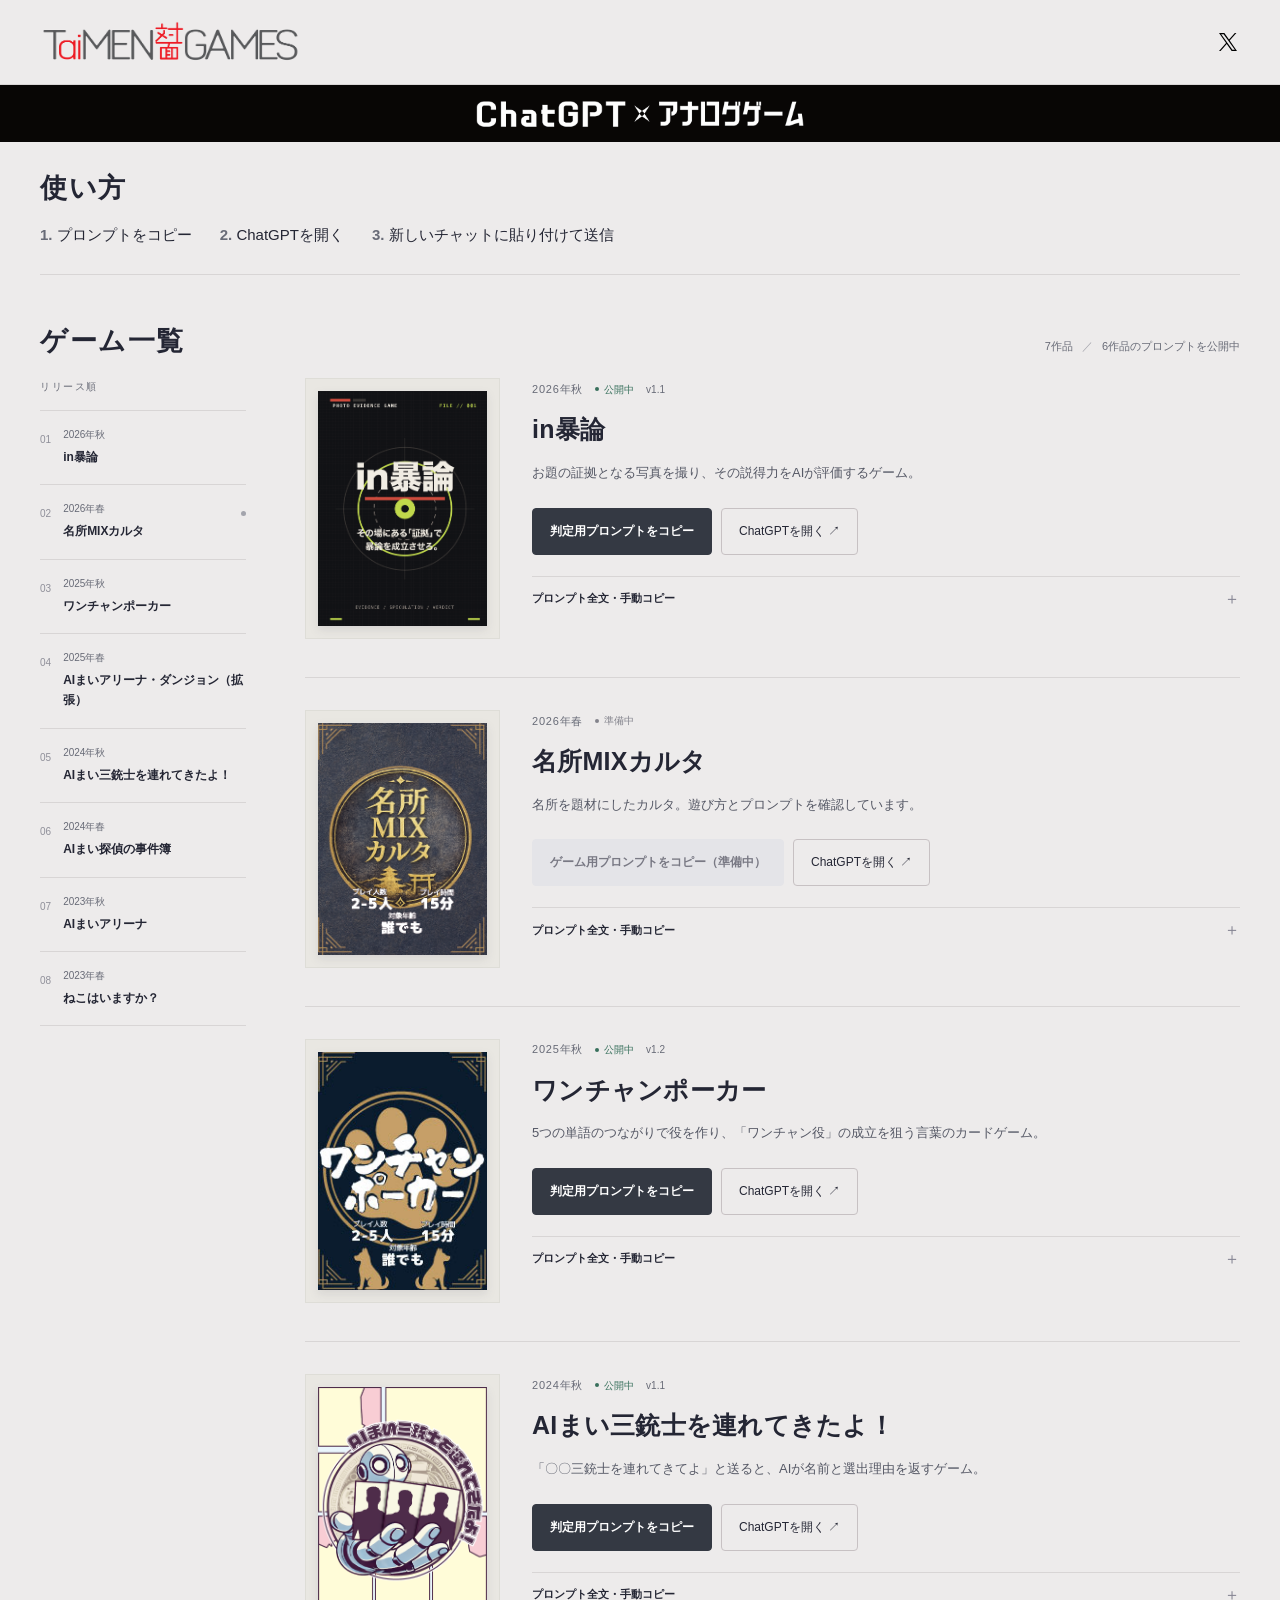
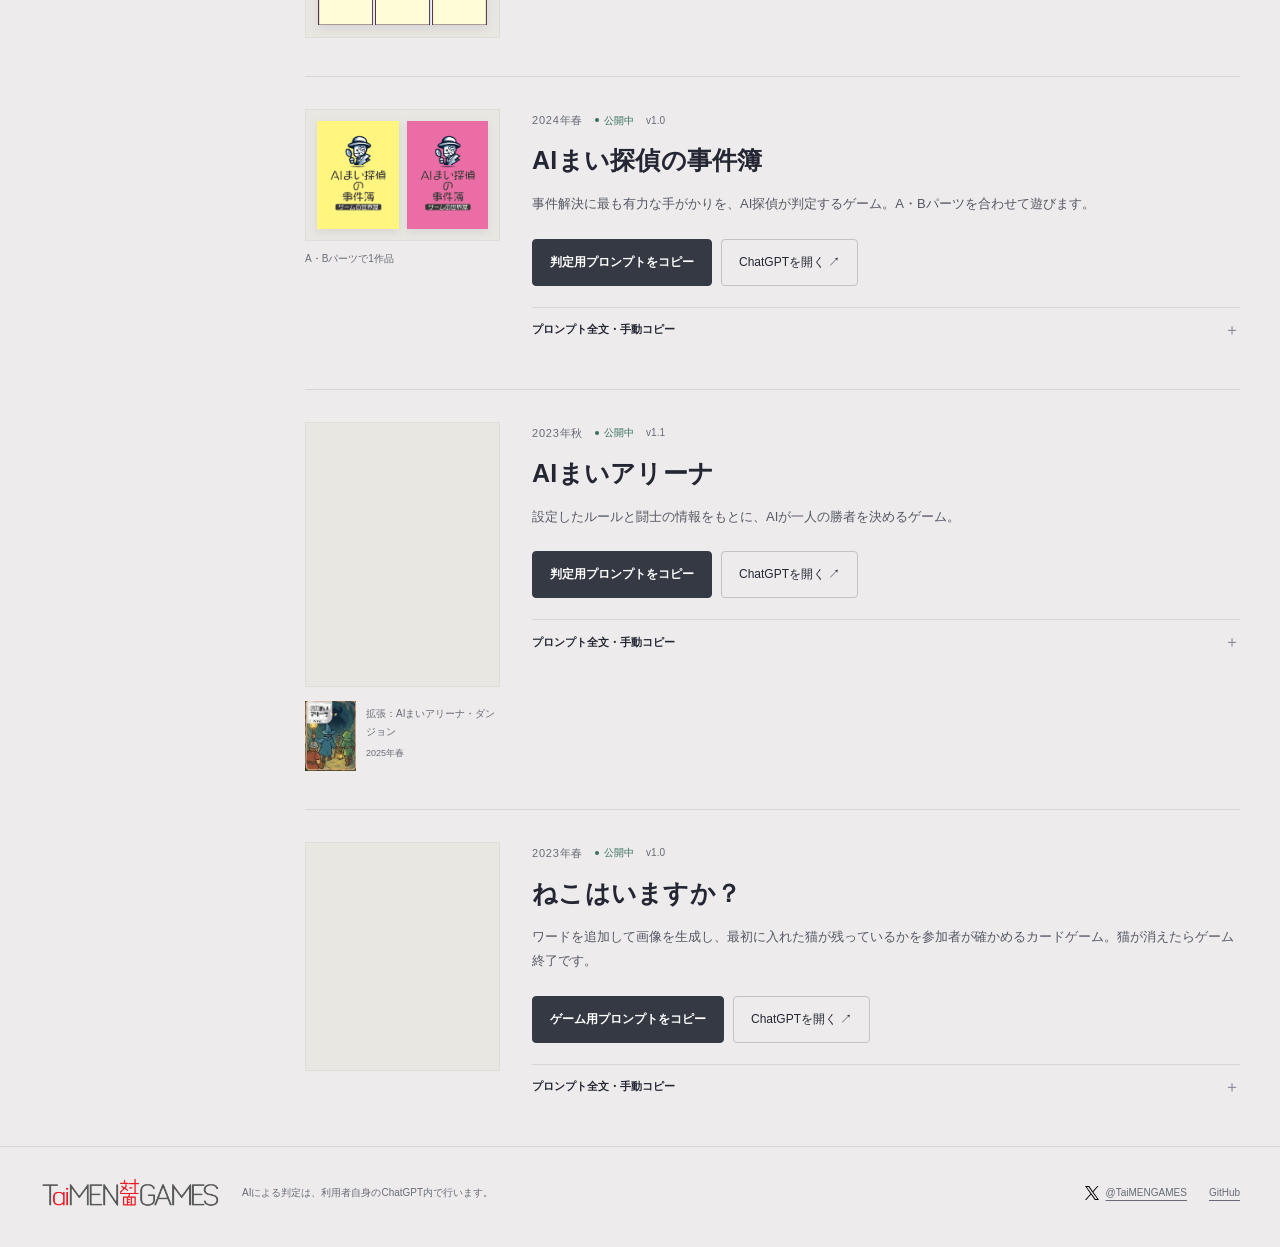
==== commit 238a123d: "Match usage and catalog heading typography" ====
--- a/index.html
+++ b/index.html
@@ -1,5 +1,5 @@
 <!doctype html>
-<html lang="ja"><head><meta charset="utf-8"><meta name="viewport" content="width=device-width,initial-scale=1"><meta name="description" content="TaiMENのゲームの使い方とAI判定用プロンプトの配布ページ。"><title>TaiMEN GAMES</title><link rel="stylesheet" href="./assets/style.css?v=18"><script src="./assets/prompt.js?v=2" defer></script></head>
+<html lang="ja"><head><meta charset="utf-8"><meta name="viewport" content="width=device-width,initial-scale=1"><meta name="description" content="TaiMENのゲームの使い方とAI判定用プロンプトの配布ページ。"><title>TaiMEN GAMES</title><link rel="stylesheet" href="./assets/style.css?v=19"><script src="./assets/prompt.js?v=2" defer></script></head>
 <body><a class="skip-link" href="#games">ゲーム一覧へスキップ</a><header class="site-header"><a class="brand" href="./"><img src="./assets/brand/taimen-games-logo.png" alt="TaiMEN GAMES" width="1264" height="206" decoding="async"></a><nav aria-label="サイトメニュー"><a class="social-link social-icon" href="https://x.com/TaiMENGAMES" aria-label="TaiMENのXアカウント @TaiMENGAMES"><img src="./assets/icons/x-logo.svg" alt="" width="18" height="19"></a></nav></header><div class="tagline-band"><div class="tagline-inner"><img src="./assets/brand/chatgpt-analog-horizontal.png" alt="ChatGPT × アナログゲーム" width="2036" height="224" decoding="async"></div></div><main><section class="usage-guide" aria-labelledby="usage-title"><h2 id="usage-title">使い方</h2><ol class="quick-start"><li>プロンプトをコピー</li><li>ChatGPTを開く</li><li>新しいチャットに貼り付けて送信</li></ol></section>
 <section id="games" class="catalog"><div class="section-heading"><h1>ゲーム一覧</h1><p>7作品<span>／</span>6作品のプロンプトを公開中</p></div><div class="catalog-layout"><aside class="catalog-index"><p class="index-label">リリース順</p><nav class="game-nav" aria-label="ゲームを選ぶ"><a href="#in-bouron"><span class="nav-order">01</span><span class="nav-text"><small>2026年秋</small><strong>in暴論</strong></span></a>
 <a href="#meisho-mix-karuta"><span class="nav-order">02</span><span class="nav-text"><small>2026年春</small><strong>名所MIXカルタ</strong></span><span class="nav-dot" aria-label="準備中"></span></a>
--- a/assets/style.css
+++ b/assets/style.css
@@ -158,7 +158,7 @@
 
 .site-header{display:flex;justify-content:space-between;padding-top:20px;padding-bottom:20px}.tagline-band{background:#080605}.tagline-inner{max-width:1360px;margin:0 auto;padding:10px 40px;display:flex;justify-content:center}.tagline-inner img{display:block;width:340px;max-width:100%;height:auto}@media(max-width:600px){.site-header{padding-top:17px;padding-bottom:17px}.tagline-inner{padding:8px 20px}.tagline-inner img{width:300px}}
 
-.usage-guide{display:block;padding:26px 0;border-bottom:1px solid var(--line)}.usage-guide h2{font-size:16px;margin:0 0 12px}.quick-start{display:flex;flex-wrap:wrap;gap:8px 28px;list-style:decimal inside;padding:0;margin:0;color:var(--ink);font-size:15px;line-height:1.8}.quick-start li{display:list-item}.quick-start li::marker{color:var(--muted);font-weight:700}@media(max-width:600px){.usage-guide{display:block;padding:22px 0}.usage-guide h2{margin-bottom:10px}.quick-start{flex-direction:column;gap:8px}}
+.usage-guide{display:block;padding:26px 0;border-bottom:1px solid var(--line)}.usage-guide h2{font-size:27px;letter-spacing:.06em;line-height:1.5;margin:0 0 12px;font-weight:700}.quick-start{display:flex;flex-wrap:wrap;gap:8px 28px;list-style:decimal inside;padding:0;margin:0;color:var(--ink);font-size:15px;line-height:1.8}.quick-start li{display:list-item}.quick-start li::marker{color:var(--muted);font-weight:700}@media(max-width:600px){.usage-guide{display:block;padding:22px 0}.usage-guide h2{font-size:22px;margin-bottom:10px}.quick-start{flex-direction:column;gap:8px}}
 
 .prompt-version{font-size:10px;line-height:1.5;color:var(--muted)}.prompt-updated{font-size:10px;color:var(--muted);margin:0 0 9px}@media(max-width:600px){.prompt-version{font-size:9px}}
 
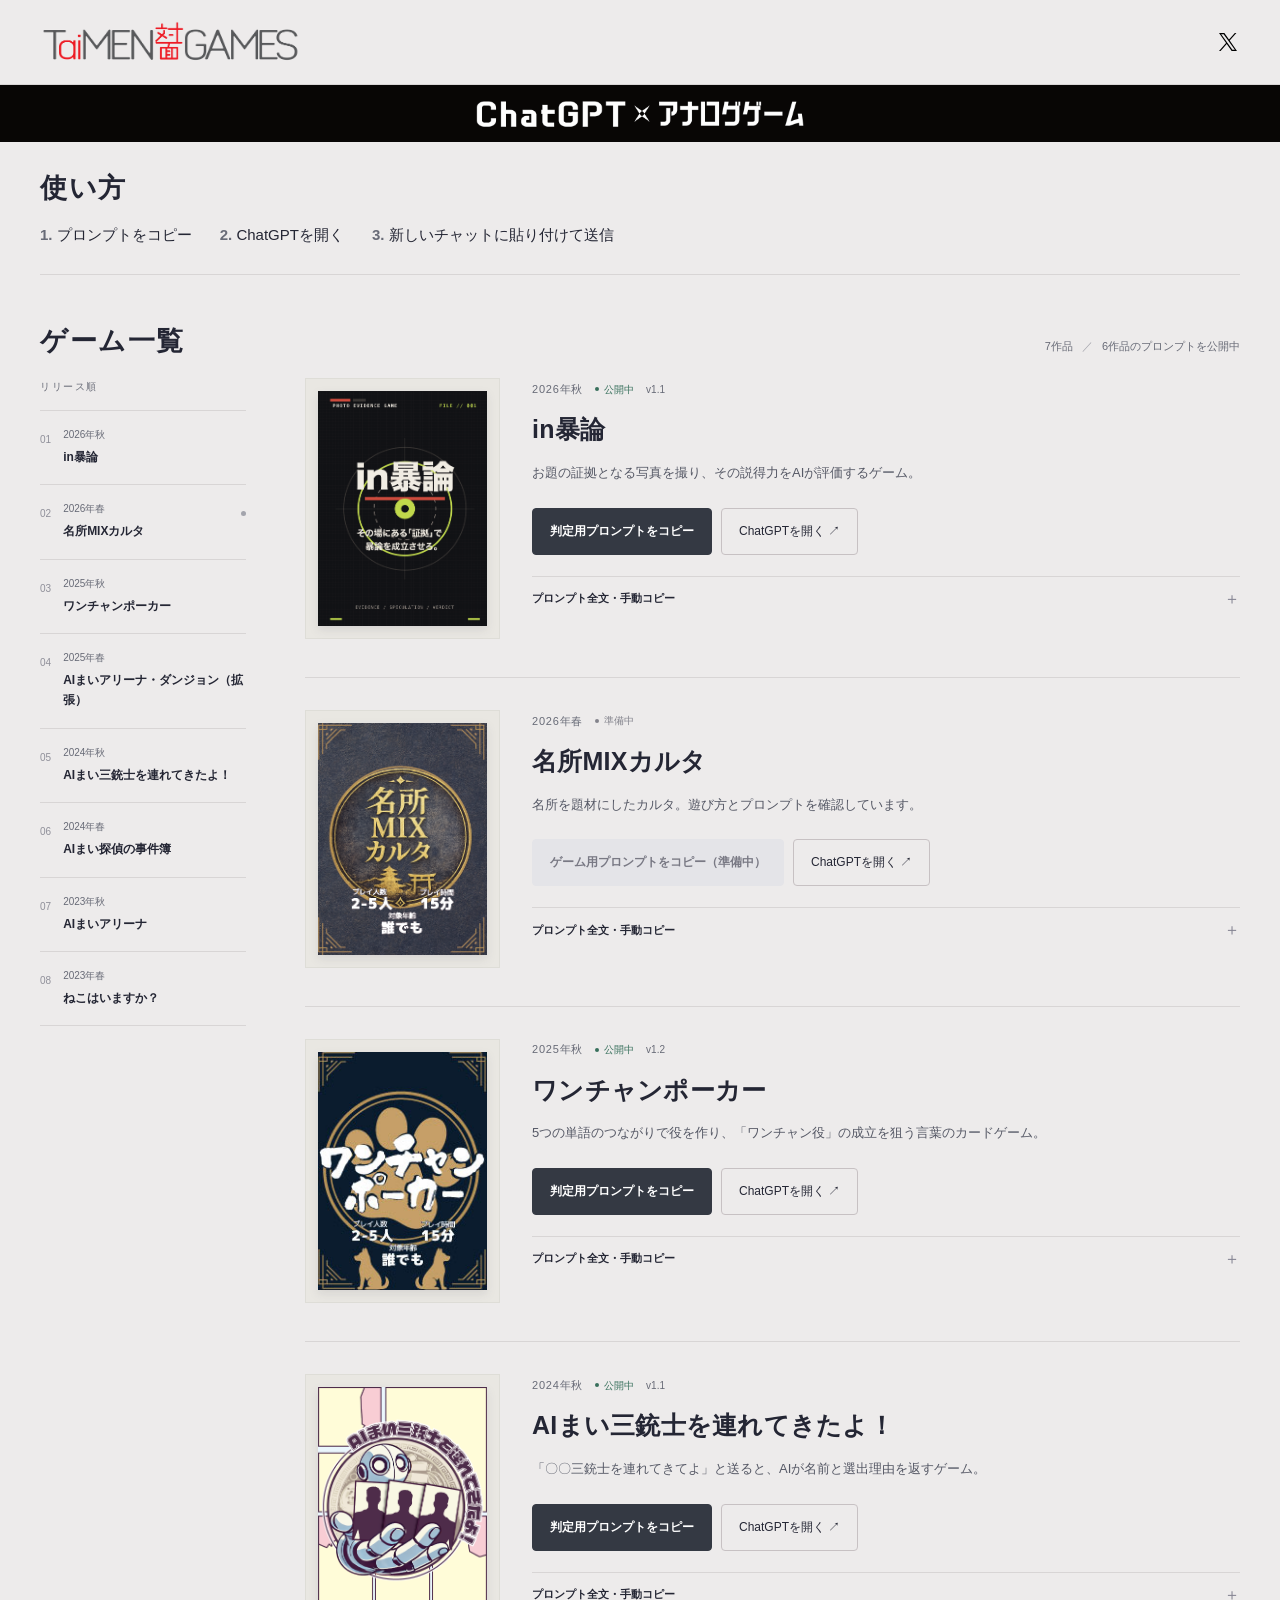
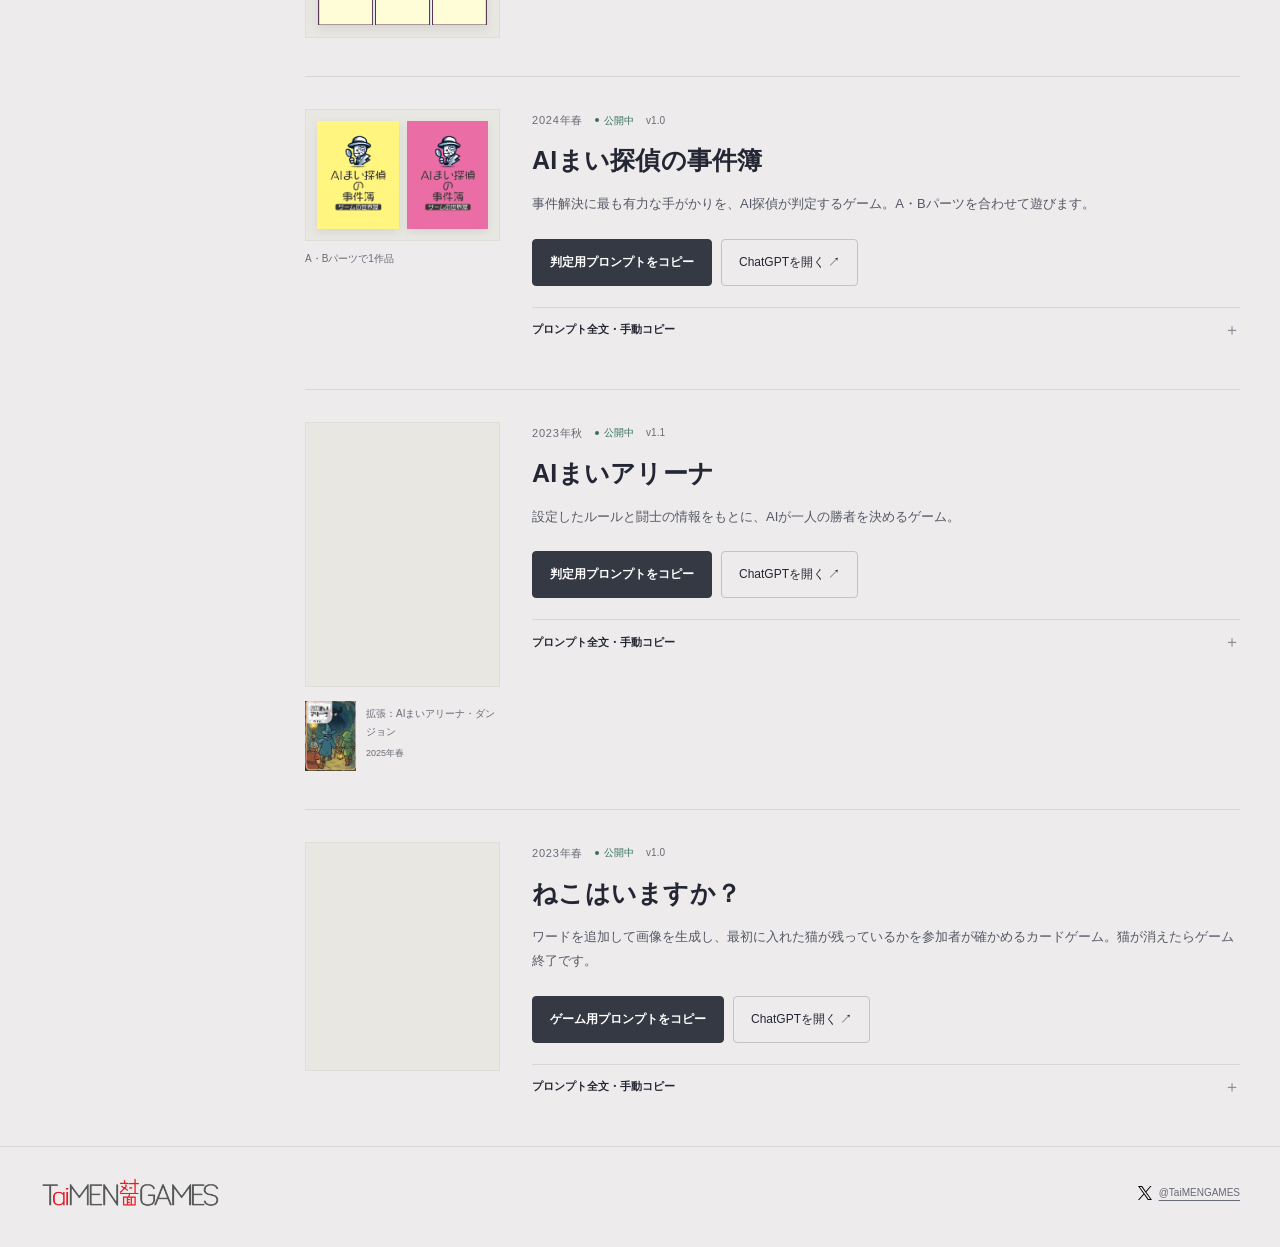
==== commit 66e46743: "Simplify footer to brand and X account" ====
--- a/index.html
+++ b/index.html
@@ -1,5 +1,5 @@
 <!doctype html>
-<html lang="ja"><head><meta charset="utf-8"><meta name="viewport" content="width=device-width,initial-scale=1"><meta name="description" content="TaiMENのゲームの使い方とAI判定用プロンプトの配布ページ。"><title>TaiMEN GAMES</title><link rel="stylesheet" href="./assets/style.css?v=19"><script src="./assets/prompt.js?v=2" defer></script></head>
+<html lang="ja"><head><meta charset="utf-8"><meta name="viewport" content="width=device-width,initial-scale=1"><meta name="description" content="TaiMENのゲームの使い方とAI判定用プロンプトの配布ページ。"><title>TaiMEN GAMES</title><link rel="stylesheet" href="./assets/style.css?v=20"><script src="./assets/prompt.js?v=2" defer></script></head>
 <body><a class="skip-link" href="#games">ゲーム一覧へスキップ</a><header class="site-header"><a class="brand" href="./"><img src="./assets/brand/taimen-games-logo.png" alt="TaiMEN GAMES" width="1264" height="206" decoding="async"></a><nav aria-label="サイトメニュー"><a class="social-link social-icon" href="https://x.com/TaiMENGAMES" aria-label="TaiMENのXアカウント @TaiMENGAMES"><img src="./assets/icons/x-logo.svg" alt="" width="18" height="19"></a></nav></header><div class="tagline-band"><div class="tagline-inner"><img src="./assets/brand/chatgpt-analog-horizontal.png" alt="ChatGPT × アナログゲーム" width="2036" height="224" decoding="async"></div></div><main><section class="usage-guide" aria-labelledby="usage-title"><h2 id="usage-title">使い方</h2><ol class="quick-start"><li>プロンプトをコピー</li><li>ChatGPTを開く</li><li>新しいチャットに貼り付けて送信</li></ol></section>
 <section id="games" class="catalog"><div class="section-heading"><h1>ゲーム一覧</h1><p>7作品<span>／</span>6作品のプロンプトを公開中</p></div><div class="catalog-layout"><aside class="catalog-index"><p class="index-label">リリース順</p><nav class="game-nav" aria-label="ゲームを選ぶ"><a href="#in-bouron"><span class="nav-order">01</span><span class="nav-text"><small>2026年秋</small><strong>in暴論</strong></span></a>
 <a href="#meisho-mix-karuta"><span class="nav-order">02</span><span class="nav-text"><small>2026年春</small><strong>名所MIXカルタ</strong></span><span class="nav-dot" aria-label="準備中"></span></a>
@@ -521,4 +521,4 @@
 参加者から「最初の猫が消えた」「失敗」「ゲーム終了」と伝えられたら「ゲーム終了です。」と短く返し、画像生成を止めてください。元のプロンプトに戻って自動再開してはいけません。
 新しいゲームを明示的に始める指示が来た場合だけ、元のプロンプトと追加ワードの記録をリセットし、最初の画像用プロンプトを尋ねてください。
 画像生成が利用できない、または生成に失敗した場合は、その旨を短く伝えて止めてください。生成したふりをしたり、猫がいるかどうかを文章で代わりに答えたりしてはいけません。</textarea></details></div></article></div></div></section>
-</main><footer class="site-footer"><a class="brand" href="./"><img src="./assets/brand/taimen-games-logo.png" alt="TaiMEN GAMES" width="1264" height="206" decoding="async"></a><p>AIによる判定は、利用者自身のChatGPT内で行います。</p><a class="social-link" href="https://x.com/TaiMENGAMES" aria-label="TaiMENのXアカウント @TaiMENGAMES"><img src="./assets/icons/x-logo.svg" alt="" width="14" height="15"><span>@TaiMENGAMES</span></a><a href="https://github.com/friver1985/TaiMEN-GAMES">GitHub</a></footer></body></html>
+</main><footer class="site-footer"><a class="brand" href="./"><img src="./assets/brand/taimen-games-logo.png" alt="TaiMEN GAMES" width="1264" height="206" decoding="async"></a><a class="social-link" href="https://x.com/TaiMENGAMES" aria-label="TaiMENのXアカウント @TaiMENGAMES"><img src="./assets/icons/x-logo.svg" alt="" width="14" height="15"><span>@TaiMENGAMES</span></a></footer></body></html>
--- a/assets/style.css
+++ b/assets/style.css
@@ -81,7 +81,7 @@
 .cover-pair img{width:100%;height:auto;filter:drop-shadow(0 3px 4px #24263417)}
 .detective-covers figcaption{font-size:10px;color:var(--muted);margin-top:9px}
 .site-footer{max-width:1360px;margin:auto;padding:24px 40px 32px;border-top:1px solid var(--line);display:flex;align-items:center;flex-wrap:wrap;gap:22px}
-.site-footer .brand{font-size:15px;letter-spacing:-.3px}
+.site-footer .brand{font-size:15px;letter-spacing:-.3px;margin-right:auto}
 .site-footer p{font-size:10px;color:var(--muted);flex:1;margin:0}
 .site-footer>a:not(.brand){font-size:10px;color:var(--muted)}
 .skip-link{position:fixed;top:-60px;left:15px;padding:12px 18px;background:var(--ink);color:white;z-index:10}
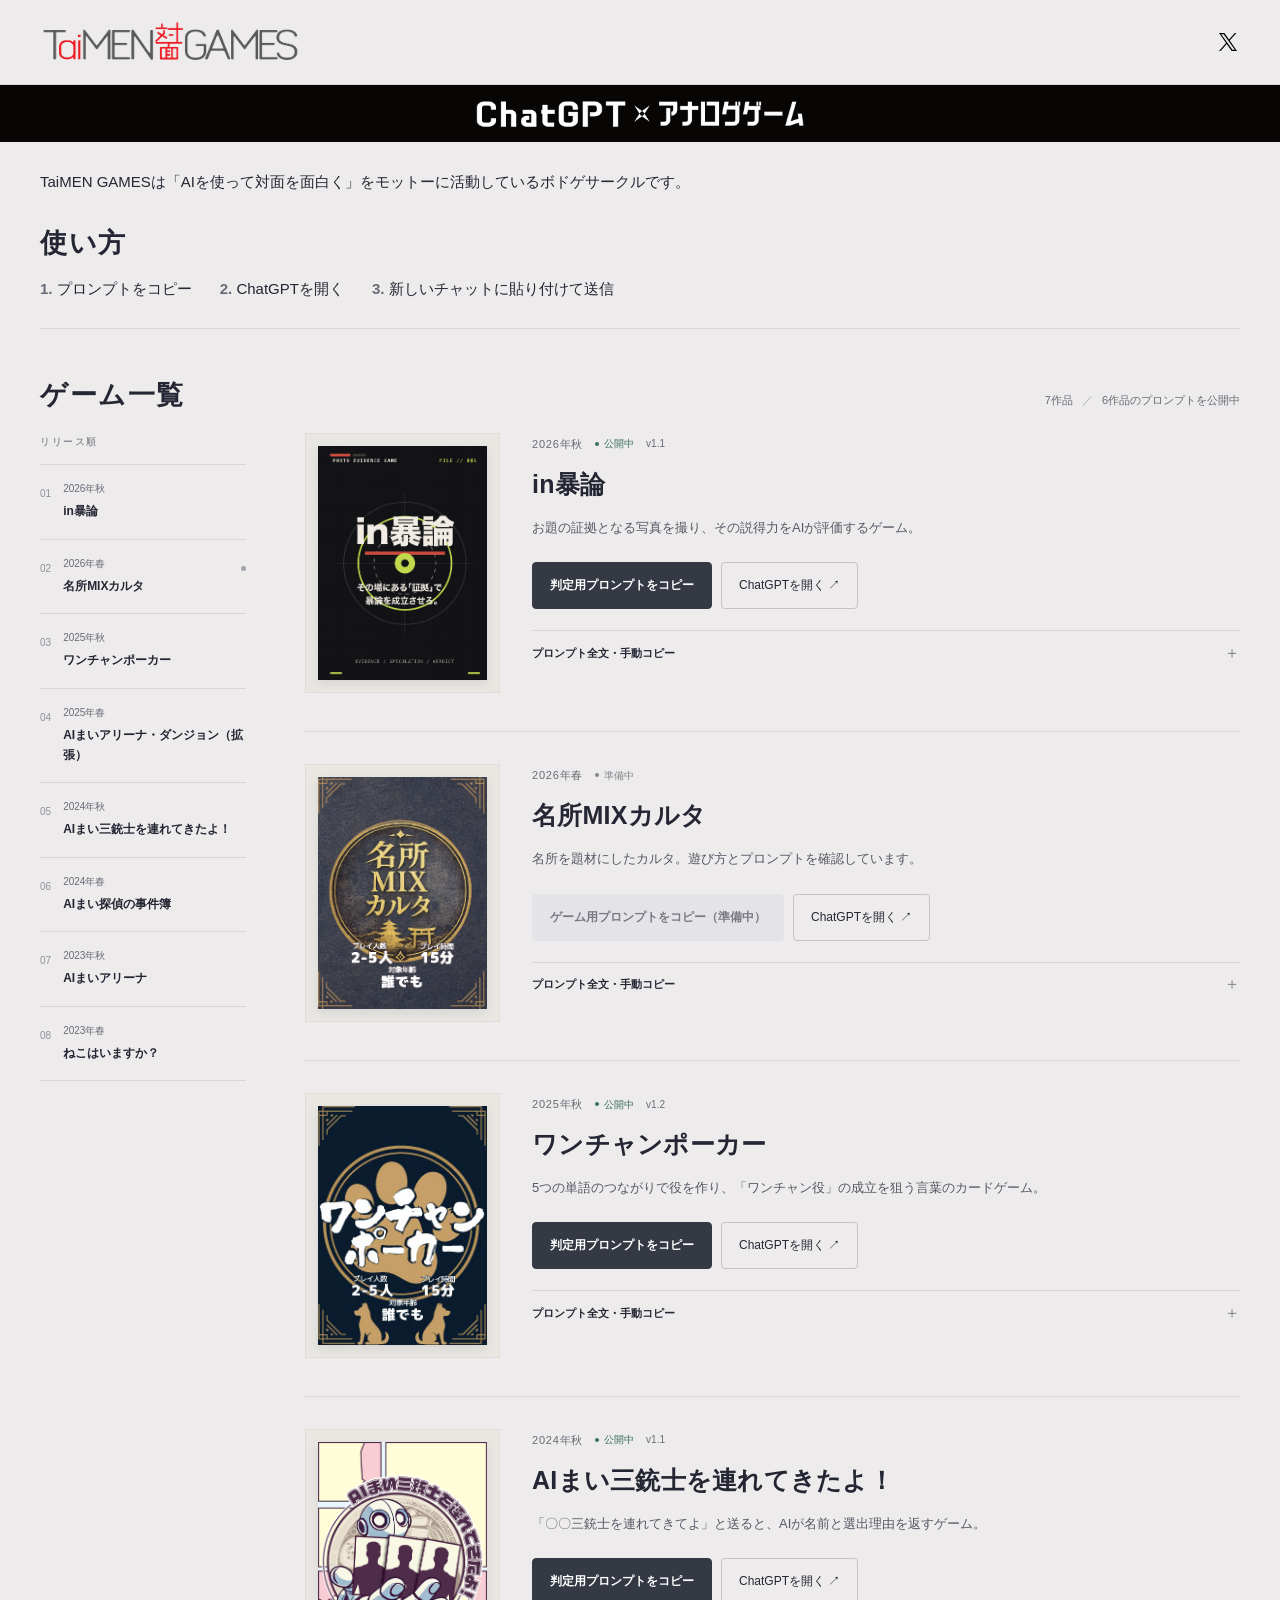
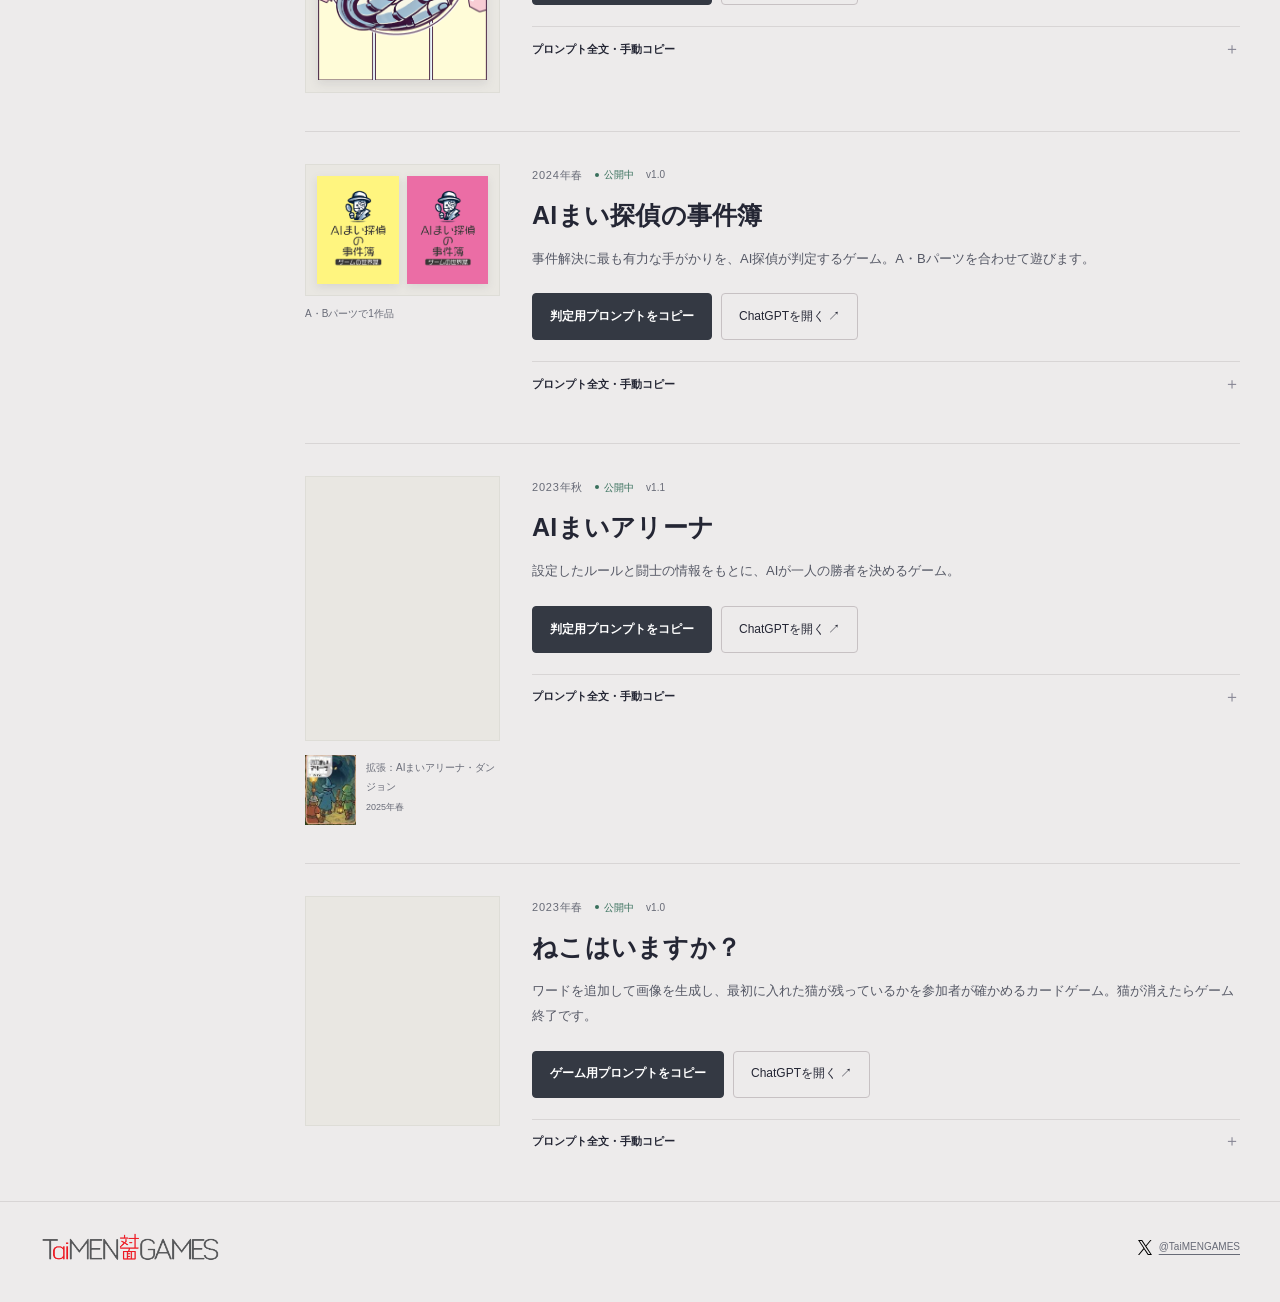
==== commit 6c2d3bf3: "Add TaiMEN GAMES circle introduction" ====
--- a/index.html
+++ b/index.html
@@ -1,6 +1,6 @@
 <!doctype html>
-<html lang="ja"><head><meta charset="utf-8"><meta name="viewport" content="width=device-width,initial-scale=1"><meta name="description" content="TaiMENのゲームの使い方とAI判定用プロンプトの配布ページ。"><title>TaiMEN GAMES</title><link rel="stylesheet" href="./assets/style.css?v=20"><script src="./assets/prompt.js?v=2" defer></script></head>
-<body><a class="skip-link" href="#games">ゲーム一覧へスキップ</a><header class="site-header"><a class="brand" href="./"><img src="./assets/brand/taimen-games-logo.png" alt="TaiMEN GAMES" width="1264" height="206" decoding="async"></a><nav aria-label="サイトメニュー"><a class="social-link social-icon" href="https://x.com/TaiMENGAMES" aria-label="TaiMENのXアカウント @TaiMENGAMES"><img src="./assets/icons/x-logo.svg" alt="" width="18" height="19"></a></nav></header><div class="tagline-band"><div class="tagline-inner"><img src="./assets/brand/chatgpt-analog-horizontal.png" alt="ChatGPT × アナログゲーム" width="2036" height="224" decoding="async"></div></div><main><section class="usage-guide" aria-labelledby="usage-title"><h2 id="usage-title">使い方</h2><ol class="quick-start"><li>プロンプトをコピー</li><li>ChatGPTを開く</li><li>新しいチャットに貼り付けて送信</li></ol></section>
+<html lang="ja"><head><meta charset="utf-8"><meta name="viewport" content="width=device-width,initial-scale=1"><meta name="description" content="TaiMEN GAMESは「AIを使って対面を面白く」をモットーに活動しているボドゲサークルです。ゲームの使い方とプロンプトを公開しています。"><title>TaiMEN GAMES</title><link rel="stylesheet" href="./assets/style.css?v=21"><script src="./assets/prompt.js?v=2" defer></script></head>
+<body><a class="skip-link" href="#games">ゲーム一覧へスキップ</a><header class="site-header"><a class="brand" href="./"><img src="./assets/brand/taimen-games-logo.png" alt="TaiMEN GAMES" width="1264" height="206" decoding="async"></a><nav aria-label="サイトメニュー"><a class="social-link social-icon" href="https://x.com/TaiMENGAMES" aria-label="TaiMENのXアカウント @TaiMENGAMES"><img src="./assets/icons/x-logo.svg" alt="" width="18" height="19"></a></nav></header><div class="tagline-band"><div class="tagline-inner"><img src="./assets/brand/chatgpt-analog-horizontal.png" alt="ChatGPT × アナログゲーム" width="2036" height="224" decoding="async"></div></div><main><p class="circle-intro">TaiMEN GAMESは「AIを使って対面を面白く」をモットーに活動しているボドゲサークルです。</p><section class="usage-guide" aria-labelledby="usage-title"><h2 id="usage-title">使い方</h2><ol class="quick-start"><li>プロンプトをコピー</li><li>ChatGPTを開く</li><li>新しいチャットに貼り付けて送信</li></ol></section>
 <section id="games" class="catalog"><div class="section-heading"><h1>ゲーム一覧</h1><p>7作品<span>／</span>6作品のプロンプトを公開中</p></div><div class="catalog-layout"><aside class="catalog-index"><p class="index-label">リリース順</p><nav class="game-nav" aria-label="ゲームを選ぶ"><a href="#in-bouron"><span class="nav-order">01</span><span class="nav-text"><small>2026年秋</small><strong>in暴論</strong></span></a>
 <a href="#meisho-mix-karuta"><span class="nav-order">02</span><span class="nav-text"><small>2026年春</small><strong>名所MIXカルタ</strong></span><span class="nav-dot" aria-label="準備中"></span></a>
 <a href="#one-chance-poker"><span class="nav-order">03</span><span class="nav-text"><small>2025年秋</small><strong>ワンチャンポーカー</strong></span></a>
--- a/assets/style.css
+++ b/assets/style.css
@@ -163,3 +163,5 @@
 .prompt-version{font-size:10px;line-height:1.5;color:var(--muted)}.prompt-updated{font-size:10px;color:var(--muted);margin:0 0 9px}@media(max-width:600px){.prompt-version{font-size:9px}}
 
 .expansion-release{display:block;font-size:9px;color:var(--muted);margin-top:3px}.expansion-cover{scroll-margin-top:24px}
+
+.circle-intro{margin:0;padding:26px 0 0;font-size:15px;line-height:1.9;overflow-wrap:anywhere}@media(max-width:600px){.circle-intro{padding-top:22px}}
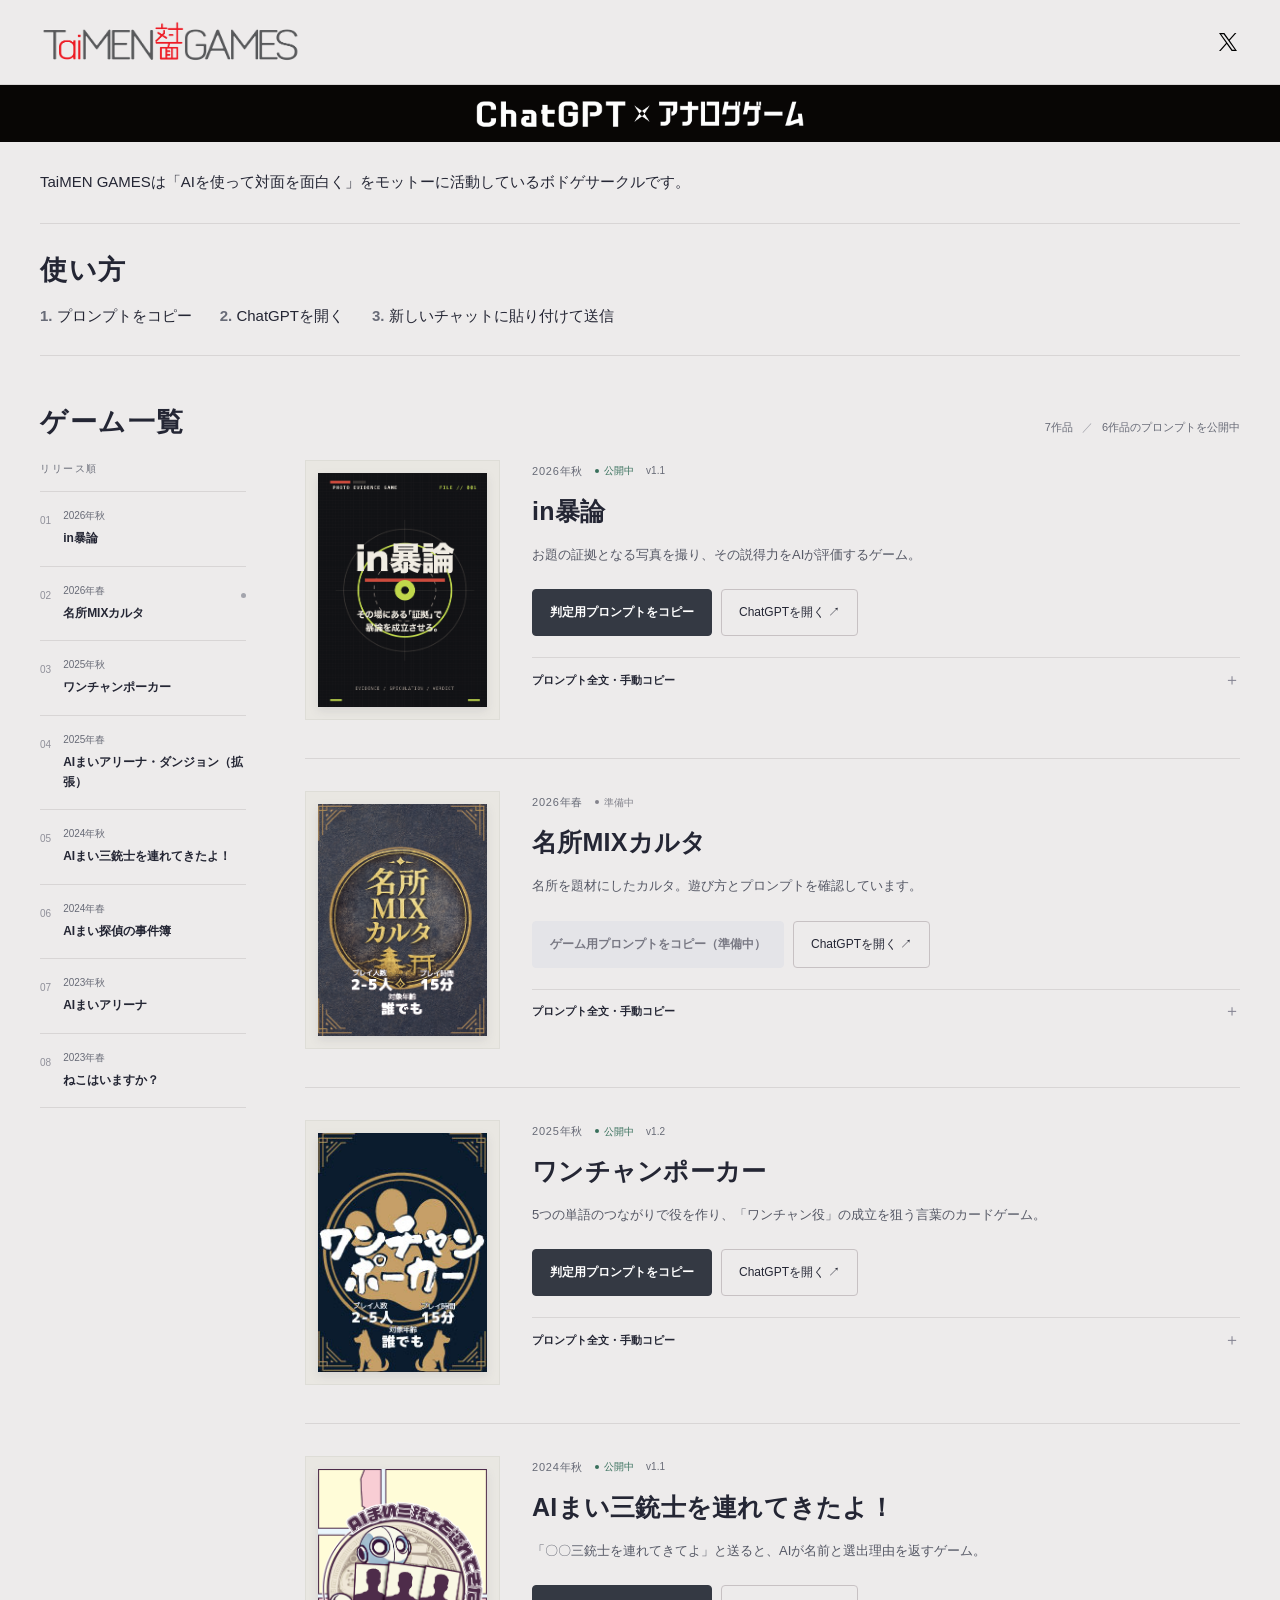
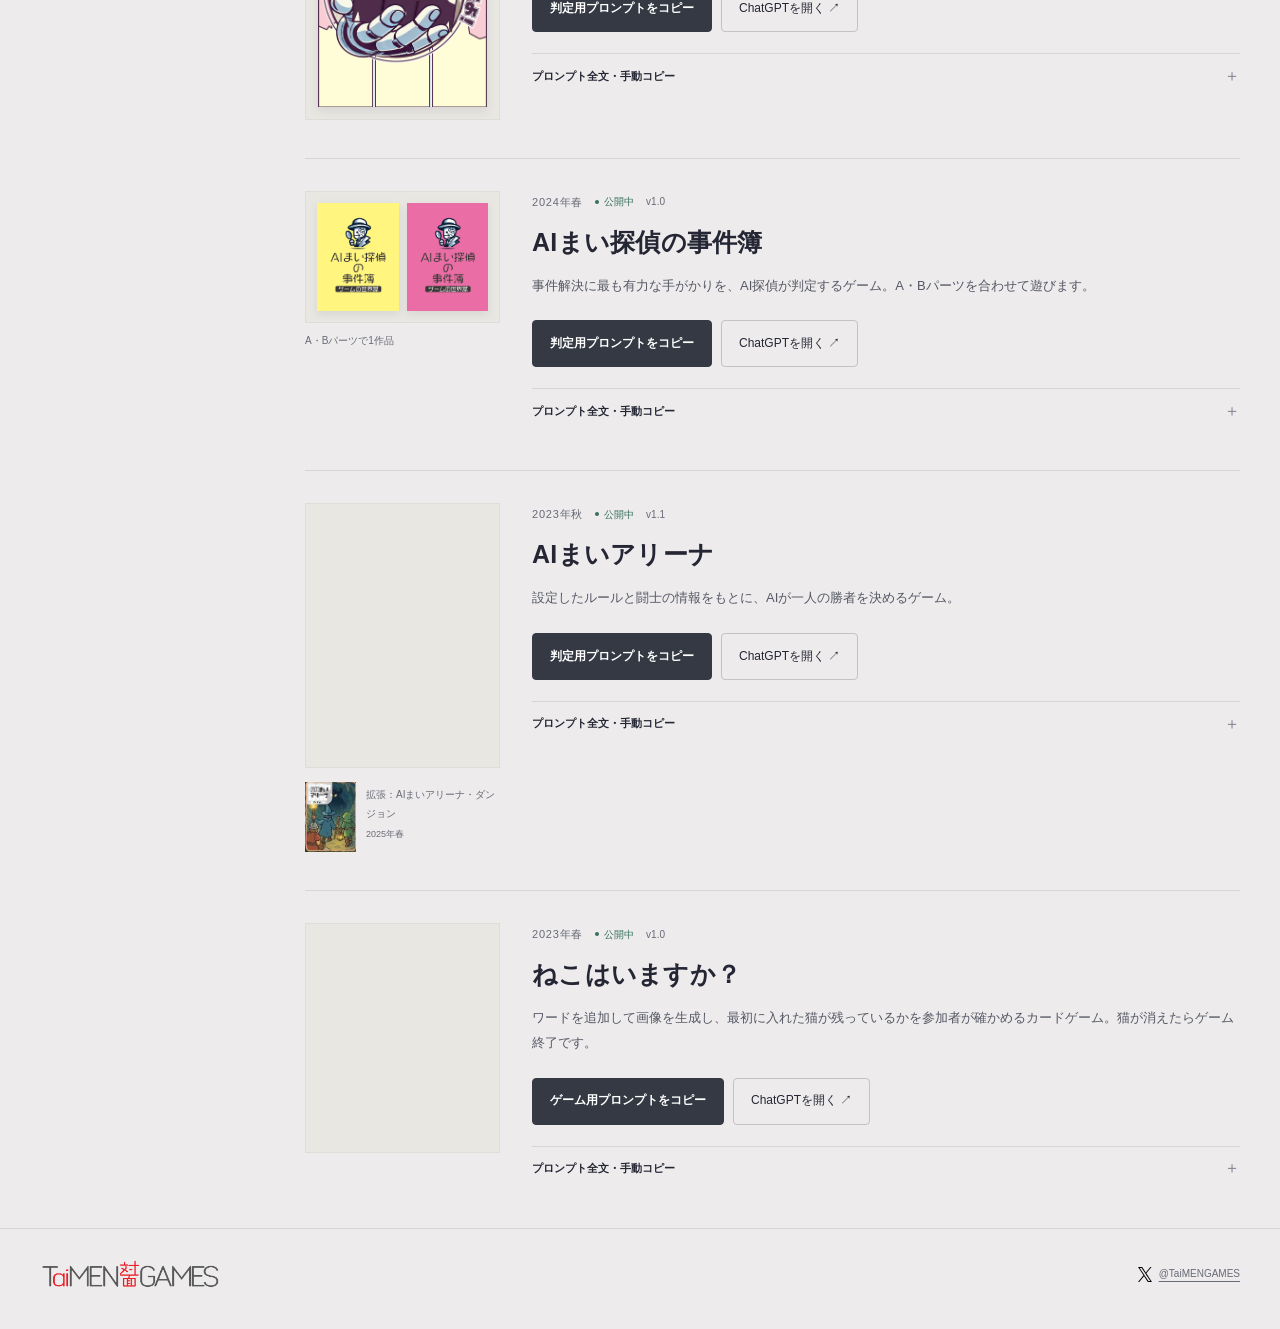
==== commit 46834e29: "Separate circle introduction from usage guide" ====
--- a/index.html
+++ b/index.html
@@ -1,5 +1,5 @@
 <!doctype html>
-<html lang="ja"><head><meta charset="utf-8"><meta name="viewport" content="width=device-width,initial-scale=1"><meta name="description" content="TaiMEN GAMESは「AIを使って対面を面白く」をモットーに活動しているボドゲサークルです。ゲームの使い方とプロンプトを公開しています。"><title>TaiMEN GAMES</title><link rel="stylesheet" href="./assets/style.css?v=21"><script src="./assets/prompt.js?v=2" defer></script></head>
+<html lang="ja"><head><meta charset="utf-8"><meta name="viewport" content="width=device-width,initial-scale=1"><meta name="description" content="TaiMEN GAMESは「AIを使って対面を面白く」をモットーに活動しているボドゲサークルです。ゲームの使い方とプロンプトを公開しています。"><title>TaiMEN GAMES</title><link rel="stylesheet" href="./assets/style.css?v=22"><script src="./assets/prompt.js?v=2" defer></script></head>
 <body><a class="skip-link" href="#games">ゲーム一覧へスキップ</a><header class="site-header"><a class="brand" href="./"><img src="./assets/brand/taimen-games-logo.png" alt="TaiMEN GAMES" width="1264" height="206" decoding="async"></a><nav aria-label="サイトメニュー"><a class="social-link social-icon" href="https://x.com/TaiMENGAMES" aria-label="TaiMENのXアカウント @TaiMENGAMES"><img src="./assets/icons/x-logo.svg" alt="" width="18" height="19"></a></nav></header><div class="tagline-band"><div class="tagline-inner"><img src="./assets/brand/chatgpt-analog-horizontal.png" alt="ChatGPT × アナログゲーム" width="2036" height="224" decoding="async"></div></div><main><p class="circle-intro">TaiMEN GAMESは「AIを使って対面を面白く」をモットーに活動しているボドゲサークルです。</p><section class="usage-guide" aria-labelledby="usage-title"><h2 id="usage-title">使い方</h2><ol class="quick-start"><li>プロンプトをコピー</li><li>ChatGPTを開く</li><li>新しいチャットに貼り付けて送信</li></ol></section>
 <section id="games" class="catalog"><div class="section-heading"><h1>ゲーム一覧</h1><p>7作品<span>／</span>6作品のプロンプトを公開中</p></div><div class="catalog-layout"><aside class="catalog-index"><p class="index-label">リリース順</p><nav class="game-nav" aria-label="ゲームを選ぶ"><a href="#in-bouron"><span class="nav-order">01</span><span class="nav-text"><small>2026年秋</small><strong>in暴論</strong></span></a>
 <a href="#meisho-mix-karuta"><span class="nav-order">02</span><span class="nav-text"><small>2026年春</small><strong>名所MIXカルタ</strong></span><span class="nav-dot" aria-label="準備中"></span></a>
--- a/assets/style.css
+++ b/assets/style.css
@@ -164,4 +164,4 @@
 
 .expansion-release{display:block;font-size:9px;color:var(--muted);margin-top:3px}.expansion-cover{scroll-margin-top:24px}
 
-.circle-intro{margin:0;padding:26px 0 0;font-size:15px;line-height:1.9;overflow-wrap:anywhere}@media(max-width:600px){.circle-intro{padding-top:22px}}
+.circle-intro{margin:0;padding:26px 0;border-bottom:1px solid var(--line);font-size:15px;line-height:1.9;overflow-wrap:anywhere}@media(max-width:600px){.circle-intro{padding:22px 0}}
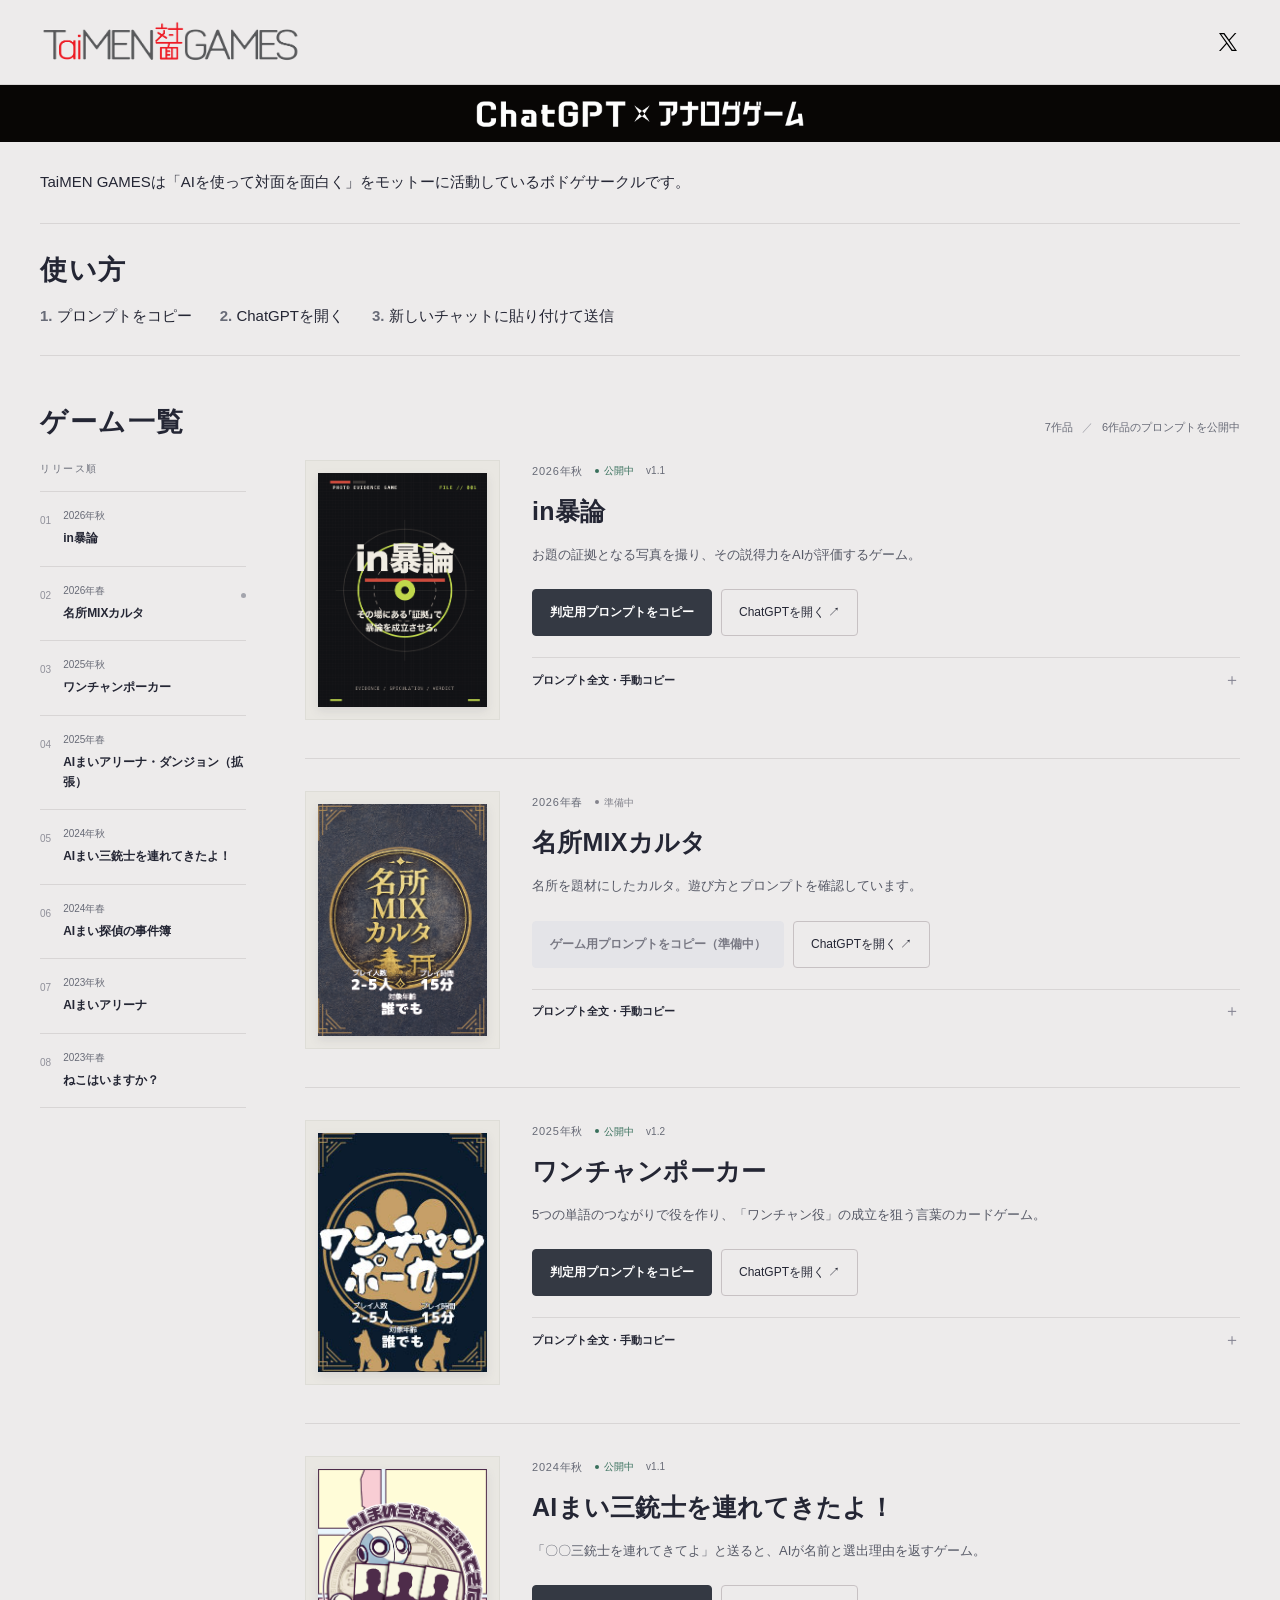
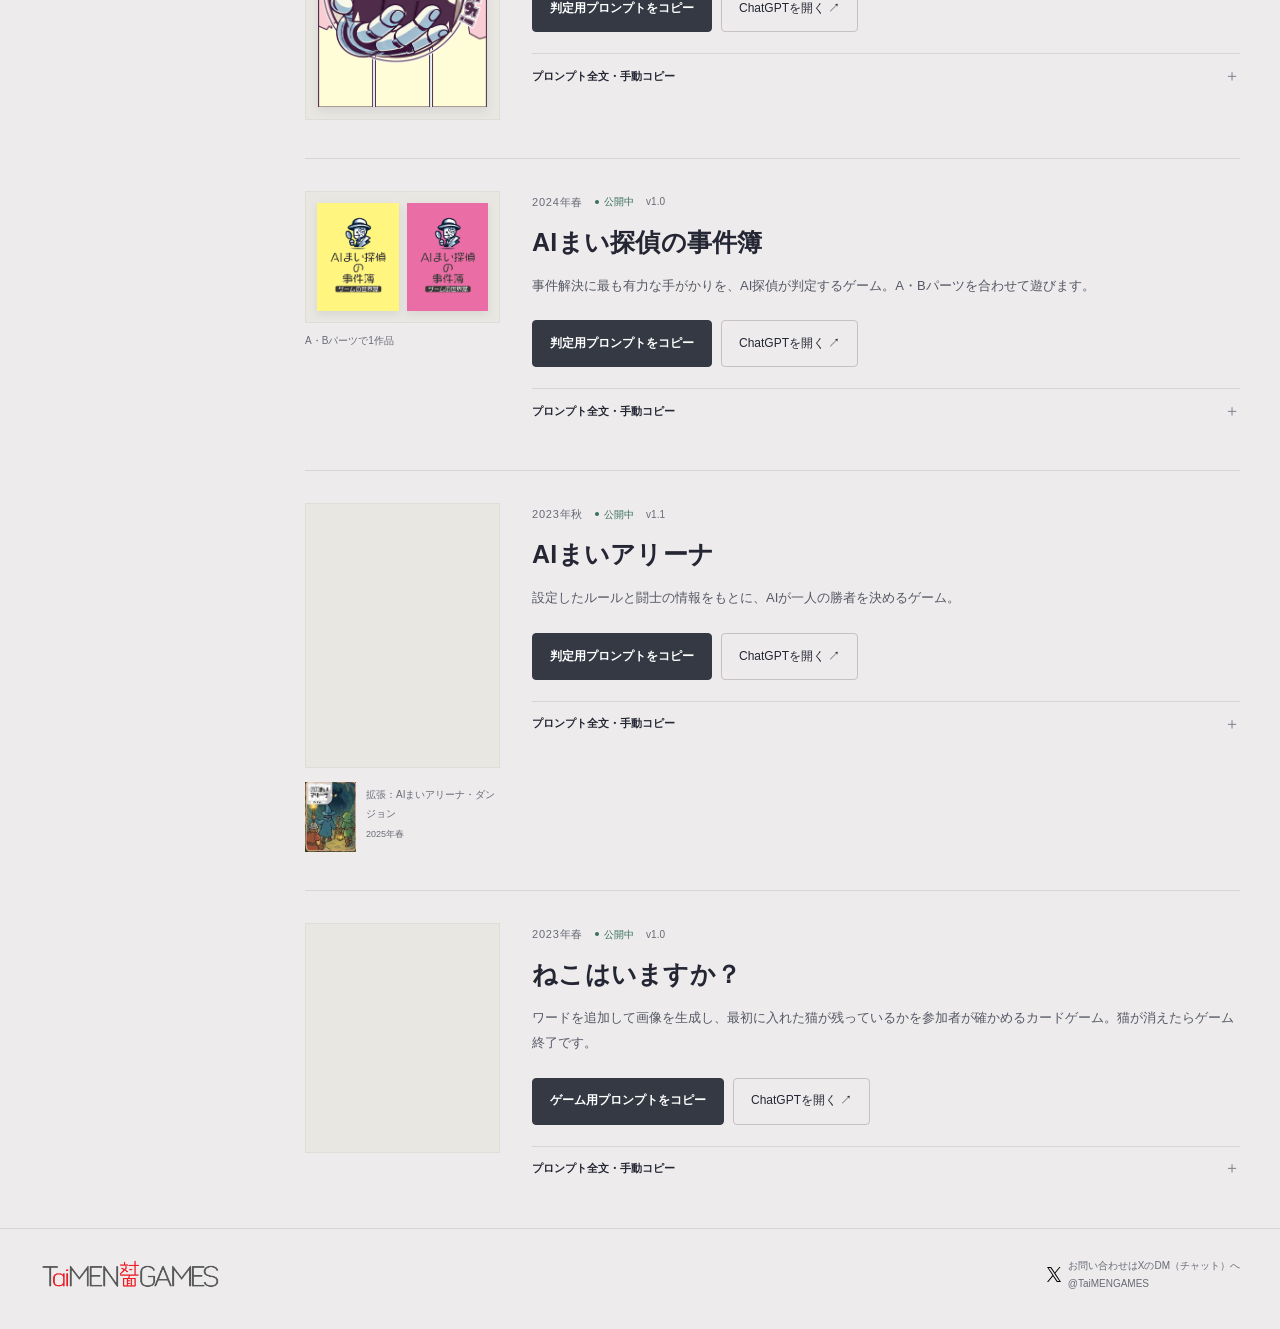
==== commit 135bce60: "Add X contact guidance to footer" ====
--- a/index.html
+++ b/index.html
@@ -1,5 +1,5 @@
 <!doctype html>
-<html lang="ja"><head><meta charset="utf-8"><meta name="viewport" content="width=device-width,initial-scale=1"><meta name="description" content="TaiMEN GAMESは「AIを使って対面を面白く」をモットーに活動しているボドゲサークルです。ゲームの使い方とプロンプトを公開しています。"><title>TaiMEN GAMES</title><link rel="stylesheet" href="./assets/style.css?v=22"><script src="./assets/prompt.js?v=2" defer></script></head>
+<html lang="ja"><head><meta charset="utf-8"><meta name="viewport" content="width=device-width,initial-scale=1"><meta name="description" content="TaiMEN GAMESは「AIを使って対面を面白く」をモットーに活動しているボドゲサークルです。ゲームの使い方とプロンプトを公開しています。"><title>TaiMEN GAMES</title><link rel="stylesheet" href="./assets/style.css?v=23"><script src="./assets/prompt.js?v=2" defer></script></head>
 <body><a class="skip-link" href="#games">ゲーム一覧へスキップ</a><header class="site-header"><a class="brand" href="./"><img src="./assets/brand/taimen-games-logo.png" alt="TaiMEN GAMES" width="1264" height="206" decoding="async"></a><nav aria-label="サイトメニュー"><a class="social-link social-icon" href="https://x.com/TaiMENGAMES" aria-label="TaiMENのXアカウント @TaiMENGAMES"><img src="./assets/icons/x-logo.svg" alt="" width="18" height="19"></a></nav></header><div class="tagline-band"><div class="tagline-inner"><img src="./assets/brand/chatgpt-analog-horizontal.png" alt="ChatGPT × アナログゲーム" width="2036" height="224" decoding="async"></div></div><main><p class="circle-intro">TaiMEN GAMESは「AIを使って対面を面白く」をモットーに活動しているボドゲサークルです。</p><section class="usage-guide" aria-labelledby="usage-title"><h2 id="usage-title">使い方</h2><ol class="quick-start"><li>プロンプトをコピー</li><li>ChatGPTを開く</li><li>新しいチャットに貼り付けて送信</li></ol></section>
 <section id="games" class="catalog"><div class="section-heading"><h1>ゲーム一覧</h1><p>7作品<span>／</span>6作品のプロンプトを公開中</p></div><div class="catalog-layout"><aside class="catalog-index"><p class="index-label">リリース順</p><nav class="game-nav" aria-label="ゲームを選ぶ"><a href="#in-bouron"><span class="nav-order">01</span><span class="nav-text"><small>2026年秋</small><strong>in暴論</strong></span></a>
 <a href="#meisho-mix-karuta"><span class="nav-order">02</span><span class="nav-text"><small>2026年春</small><strong>名所MIXカルタ</strong></span><span class="nav-dot" aria-label="準備中"></span></a>
@@ -521,4 +521,4 @@
 参加者から「最初の猫が消えた」「失敗」「ゲーム終了」と伝えられたら「ゲーム終了です。」と短く返し、画像生成を止めてください。元のプロンプトに戻って自動再開してはいけません。
 新しいゲームを明示的に始める指示が来た場合だけ、元のプロンプトと追加ワードの記録をリセットし、最初の画像用プロンプトを尋ねてください。
 画像生成が利用できない、または生成に失敗した場合は、その旨を短く伝えて止めてください。生成したふりをしたり、猫がいるかどうかを文章で代わりに答えたりしてはいけません。</textarea></details></div></article></div></div></section>
-</main><footer class="site-footer"><a class="brand" href="./"><img src="./assets/brand/taimen-games-logo.png" alt="TaiMEN GAMES" width="1264" height="206" decoding="async"></a><a class="social-link" href="https://x.com/TaiMENGAMES" aria-label="TaiMENのXアカウント @TaiMENGAMES"><img src="./assets/icons/x-logo.svg" alt="" width="14" height="15"><span>@TaiMENGAMES</span></a></footer></body></html>
+</main><footer class="site-footer"><a class="brand" href="./"><img src="./assets/brand/taimen-games-logo.png" alt="TaiMEN GAMES" width="1264" height="206" decoding="async"></a><a class="social-link" href="https://x.com/TaiMENGAMES" aria-label="お問い合わせはXのDM（チャット）へ：@TaiMENGAMES"><img src="./assets/icons/x-logo.svg" alt="" width="14" height="15"><span>お問い合わせはXのDM（チャット）へ<br>@TaiMENGAMES</span></a></footer></body></html>
--- a/assets/style.css
+++ b/assets/style.css
@@ -165,3 +165,5 @@
 .expansion-release{display:block;font-size:9px;color:var(--muted);margin-top:3px}.expansion-cover{scroll-margin-top:24px}
 
 .circle-intro{margin:0;padding:26px 0;border-bottom:1px solid var(--line);font-size:15px;line-height:1.9;overflow-wrap:anywhere}@media(max-width:600px){.circle-intro{padding:22px 0}}
+
+.site-footer .social-link{font-size:13px;line-height:1.8;text-decoration:none}.site-footer .social-link:hover{text-decoration:underline}.site-footer .social-link span{overflow-wrap:anywhere}
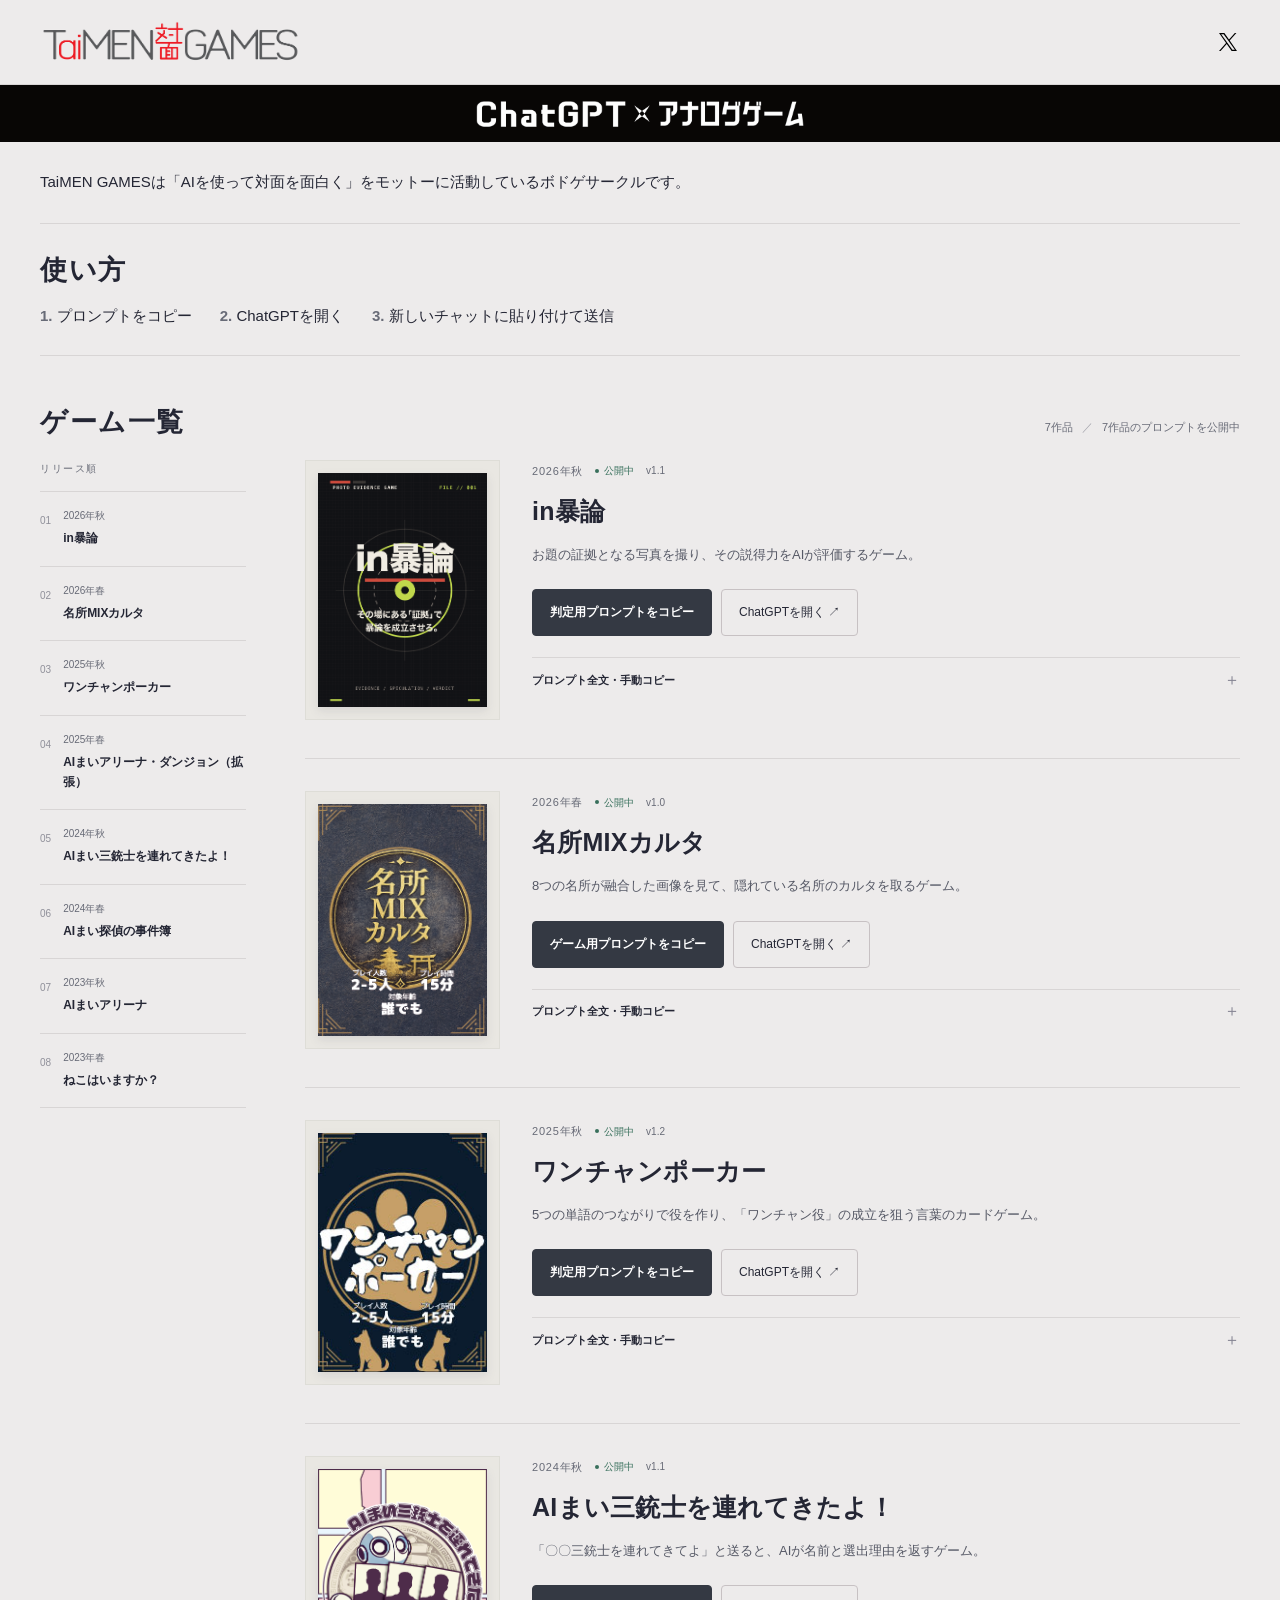
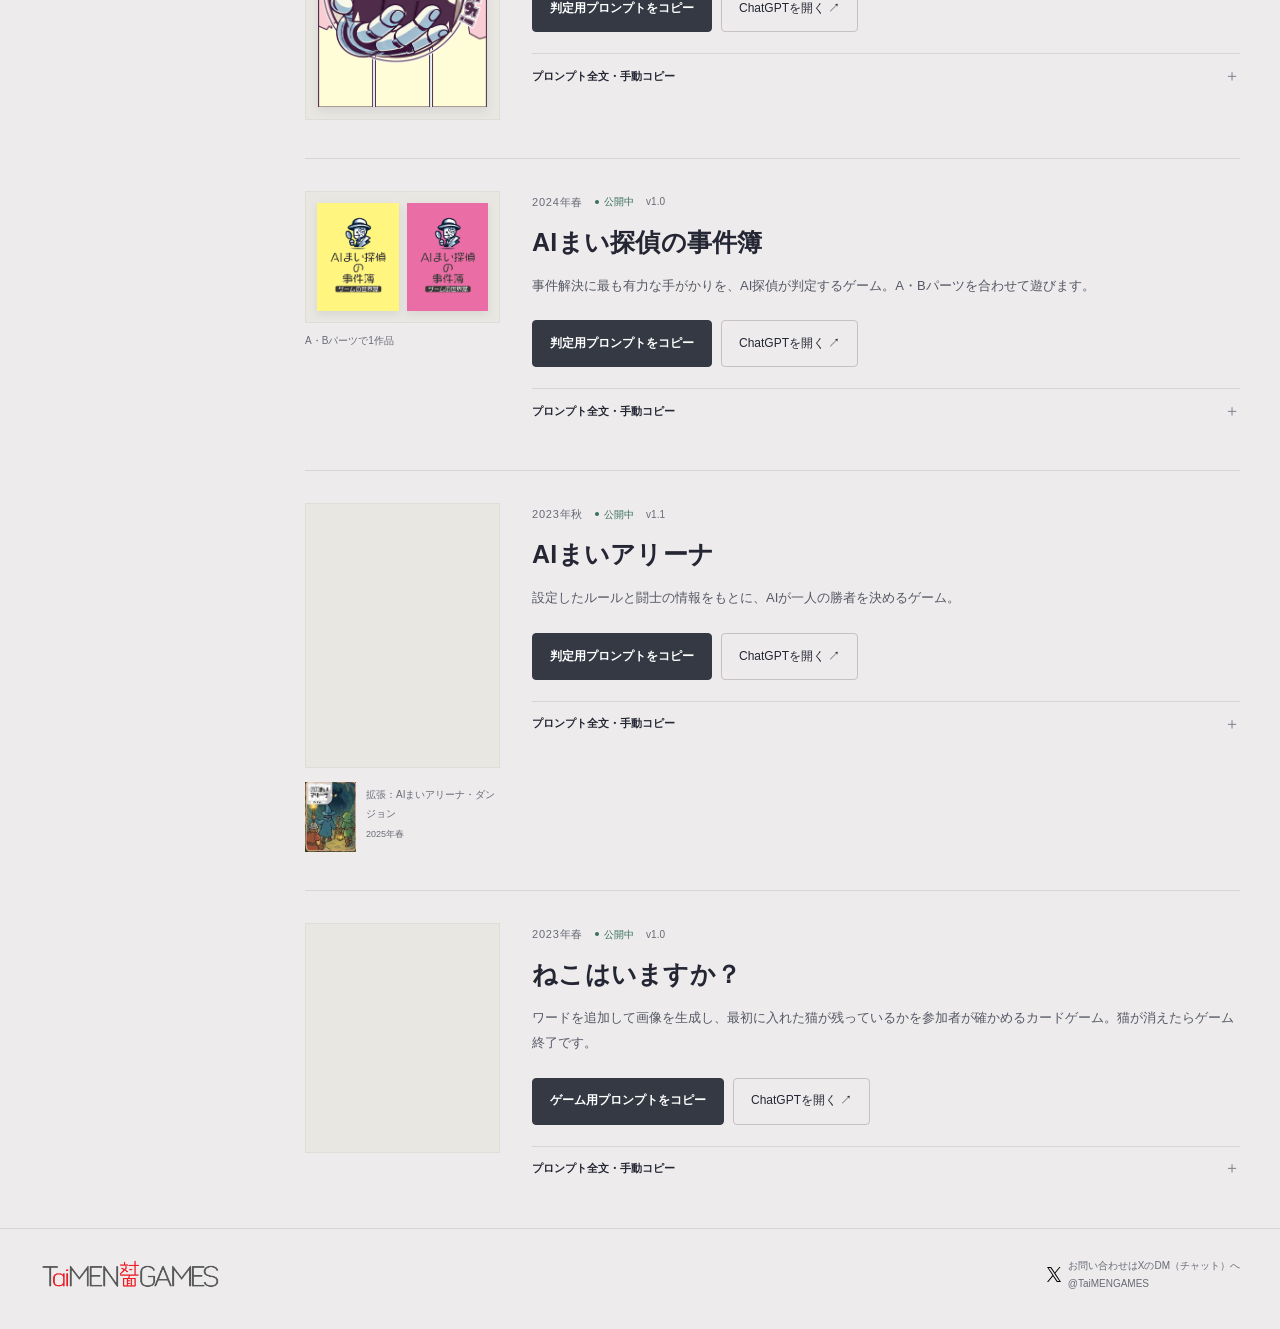
==== commit 4ee4ba88: "Publish Meisho MIX Karuta prompt with eight landmark rules" ====
--- a/index.html
+++ b/index.html
@@ -1,8 +1,8 @@
 <!doctype html>
 <html lang="ja"><head><meta charset="utf-8"><meta name="viewport" content="width=device-width,initial-scale=1"><meta name="description" content="TaiMEN GAMESは「AIを使って対面を面白く」をモットーに活動しているボドゲサークルです。ゲームの使い方とプロンプトを公開しています。"><title>TaiMEN GAMES</title><link rel="stylesheet" href="./assets/style.css?v=23"><script src="./assets/prompt.js?v=2" defer></script></head>
 <body><a class="skip-link" href="#games">ゲーム一覧へスキップ</a><header class="site-header"><a class="brand" href="./"><img src="./assets/brand/taimen-games-logo.png" alt="TaiMEN GAMES" width="1264" height="206" decoding="async"></a><nav aria-label="サイトメニュー"><a class="social-link social-icon" href="https://x.com/TaiMENGAMES" aria-label="TaiMENのXアカウント @TaiMENGAMES"><img src="./assets/icons/x-logo.svg" alt="" width="18" height="19"></a></nav></header><div class="tagline-band"><div class="tagline-inner"><img src="./assets/brand/chatgpt-analog-horizontal.png" alt="ChatGPT × アナログゲーム" width="2036" height="224" decoding="async"></div></div><main><p class="circle-intro">TaiMEN GAMESは「AIを使って対面を面白く」をモットーに活動しているボドゲサークルです。</p><section class="usage-guide" aria-labelledby="usage-title"><h2 id="usage-title">使い方</h2><ol class="quick-start"><li>プロンプトをコピー</li><li>ChatGPTを開く</li><li>新しいチャットに貼り付けて送信</li></ol></section>
-<section id="games" class="catalog"><div class="section-heading"><h1>ゲーム一覧</h1><p>7作品<span>／</span>6作品のプロンプトを公開中</p></div><div class="catalog-layout"><aside class="catalog-index"><p class="index-label">リリース順</p><nav class="game-nav" aria-label="ゲームを選ぶ"><a href="#in-bouron"><span class="nav-order">01</span><span class="nav-text"><small>2026年秋</small><strong>in暴論</strong></span></a>
-<a href="#meisho-mix-karuta"><span class="nav-order">02</span><span class="nav-text"><small>2026年春</small><strong>名所MIXカルタ</strong></span><span class="nav-dot" aria-label="準備中"></span></a>
+<section id="games" class="catalog"><div class="section-heading"><h1>ゲーム一覧</h1><p>7作品<span>／</span>7作品のプロンプトを公開中</p></div><div class="catalog-layout"><aside class="catalog-index"><p class="index-label">リリース順</p><nav class="game-nav" aria-label="ゲームを選ぶ"><a href="#in-bouron"><span class="nav-order">01</span><span class="nav-text"><small>2026年秋</small><strong>in暴論</strong></span></a>
+<a href="#meisho-mix-karuta"><span class="nav-order">02</span><span class="nav-text"><small>2026年春</small><strong>名所MIXカルタ</strong></span></a>
 <a href="#one-chance-poker"><span class="nav-order">03</span><span class="nav-text"><small>2025年秋</small><strong>ワンチャンポーカー</strong></span></a>
 <a href="#aimai-arena-dungeon"><span class="nav-order">04</span><span class="nav-text"><small>2025年春</small><strong>AIまいアリーナ・ダンジョン（拡張）</strong></span></a>
 <a href="#aimai-sanjushi"><span class="nav-order">05</span><span class="nav-text"><small>2024年秋</small><strong>AIまい三銃士を連れてきたよ！</strong></span></a>
@@ -216,7 +216,139 @@
 プレイヤーから「何を撮ればいい？」「どう撮れば高得点？」などと聞かれても、審査前には具体的な攻略法を明かさないでください。
 
 制限時間、勝敗判定、カードのシャッフルなどゲーム進行そのものはプレイヤー側が行います。AIは主に証拠写真の審査を担当します。</textarea></details></div></article>
-<article class="game-card single-game has-cover" id="meisho-mix-karuta" data-game><figure class="cover"><a href="./assets/covers/meisho-mix-karuta.png" target="_blank" rel="noopener noreferrer" aria-label="名所MIXカルタの表紙を原寸で開く（新しいタブ）"><img src="./assets/covers/meisho-mix-karuta.png" alt="名所MIXカルタの表紙" width="175" height="240" loading="lazy" decoding="async"></a></figure><div class="card-body"><div class="game-meta"><span class="release">2026年春</span><span class="badge preparing">準備中</span></div><h2>名所MIXカルタ</h2><p>名所を題材にしたカルタ。遊び方とプロンプトを確認しています。</p><div class="actions"><button class="button" type="button" data-copy disabled>ゲーム用プロンプトをコピー（準備中）</button><a class="button secondary" href="https://chatgpt.com/" target="_blank" rel="noopener noreferrer">ChatGPTを開く ↗<span class="sr-only">（新しいタブ）</span></a></div><p data-copy-status role="status" aria-live="polite"></p><details class="prompt-details"><summary>プロンプト全文・手動コピー</summary><p class="muted">正式版の公開後、全文をここから直接選択できます。</p><textarea data-prompt aria-label="名所MIXカルタのゲーム用プロンプト全文" readonly rows="10" placeholder="正式なプロンプトは、まだ公開されていません。"></textarea></details></div></article>
+<article class="game-card single-game has-cover" id="meisho-mix-karuta" data-game><figure class="cover"><a href="./assets/covers/meisho-mix-karuta.png" target="_blank" rel="noopener noreferrer" aria-label="名所MIXカルタの表紙を原寸で開く（新しいタブ）"><img src="./assets/covers/meisho-mix-karuta.png" alt="名所MIXカルタの表紙" width="175" height="240" loading="lazy" decoding="async"></a></figure><div class="card-body"><div class="game-meta"><span class="release">2026年春</span><span class="badge">公開中</span><span class="prompt-version">v1.0</span></div><h2>名所MIXカルタ</h2><p>8つの名所が融合した画像を見て、隠れている名所のカルタを取るゲーム。</p><div class="actions"><button class="button" type="button" data-copy>ゲーム用プロンプトをコピー</button><a class="button secondary" href="https://chatgpt.com/" target="_blank" rel="noopener noreferrer">ChatGPTを開く ↗<span class="sr-only">（新しいタブ）</span></a></div><p data-copy-status role="status" aria-live="polite"></p><details class="prompt-details"><summary>プロンプト全文・手動コピー</summary><p class="prompt-updated">更新日：2026-10-17</p><p class="muted">自動コピーができない場合は、下の全文を直接選択してコピーしてください。</p><textarea data-prompt aria-label="名所MIXカルタのゲーム用プロンプト全文" readonly rows="10">あなたは名所カルタゲームのゲームマスターです。
+
+【ゲームの概要】
+- このゲームは、名所が融合された画像を見て、含まれている名所を見抜き、場に並べられたカルタから対応するカルタを取るカルタゲームである
+- プレイヤーは画像を見て、取ったカルタに書かれた名所名をChatGPTに入力する
+- ChatGPTは、その入力が正解名所に含まれているかを判定する
+- 正解なら、そのカルタはプレイヤーが獲得する
+- 不正解なら、そのカルタは場に戻したものとして扱う
+- 8件すべて正解したらゲーム終了
+- ゲーム終了時に最も多くカルタを持っていたプレイヤーの勝利とする
+- ChatGPTが生成するのはカルタではなく、名所を見抜くための問題画像である
+- 名所抽選時のPythonを使用しない
+
+
+【画像スタイル】
+- 画像スタイルは後述するimage_formatsを使う
+- 画像生成時は image_formatsのフォーマット1〜5から毎回ランダムに1つ選ぶ
+
+【名所リスト】
+- 名所は以下の計30件のみを使用する
+- 各グループから一つ選ぶ
+- グループ1：東京タワー、浅草寺、清水寺
+- グループ2：伏見稲荷大社、姫路城、原爆ドーム
+- グループ3：白川郷、富士山、エッフェル塔、ルーブル美術館
+- グループ4：ビッグ・ベン、コロッセオ、サグラダファミリア、自由の女神
+- グループ5：グランドキャニオン、ナイアガラの滝、マチュ・ピチュ、タージ・マハル
+- グループ6：アンコール・ワット、シドニー・オペラハウス、太陽の塔、ビッグサイト
+- グループ7：大阪城、東京スカイツリー、万里の長城、厳島神社
+- グループ8：ギザのピラミッド、ピサの斜塔、札幌時計台、金閣寺
+
+【ゲーム開始前の準備】
+- ゲーム開始時に、名所リストにある30件をデッキとして用意する
+- このデッキが、そのゲーム全体で使う名所カルタの一覧である
+- 各プレイヤーの獲得カルタの枚数を0枚で開始する
+
+【ゲームの進行手順】
+- 必ず次の手順で進行する
+
+1. 各グループから1件ずつ、計8件を選ぶ。選んだ名所名を出力せず、正解名所として内部で確定する。名所抽選時にPythonを使用しない。
+2. 確定した8件について、その名所の特徴をピックアップする。
+3. 選んだ特徴を1棟の建物の部位として融合させ、抽選した画像スタイルで生成した画像を生成する
+4. その画像をプレイヤーに提示する
+5. プレイヤーは、場に並べられたカルタから取ったカルタの名所名を入力する
+6. 入力された名所名が正解名所に含まれていれば正解とし、そのカルタをプレイヤーの獲得カルタに加える
+7. 入力された名所名が正解名所に含まれていなければ不正解とし、そのカルタは場に戻したものとして扱う
+8. 8件すべてが正解済みになるまで、5〜8を繰り返す
+9. 8件すべてが正解になったらゲーム終了
+
+【融合のしかた】
+- 別々の建物が寄り集まった絵ではなく、最初から1つの建物として設計されたように見えることを優先する
+- 画像は、8件の名所を1棟の建物として縦方向に連続して融合した姿にする
+- それぞれの名所はその名所の代名詞ともいえる部分のみを使用する。
+- 完成画像は「複数の建物が並んでいる絵」ではなく、「1つの巨大な建築物の中に複数の名所の特徴が埋め込まれている絵」にする
+- 建物全体としては1つのシルエットと1つの構造を持たせる
+- 見た目の印象は、巨大で一体化した空想建築、または1つの超複合建築とする
+- 抽選した画像スタイルを使用する
+
+【画像の作り方】
+- 完成した空想建築の1枚絵として作る
+- 建物の完成予想図や建築イラストのように見せる
+- カルタそのもの、カルタ一覧、ゲーム盤面、UI画面、説明図、ポスターではなく、問題用の建物画像そのものを描く
+- 画像の中に文字、カルタ、タイトル、説明文を入れない
+
+【回答判定】
+- 正解判定は完全一致でなくてもよく、通称、略称、一部省略、表記ゆれは許容する
+- ただし「城」「塔」「寺」など曖昧すぎる語は不正解
+- 1回で複数回答してよい
+- 区切りは「、」「,」「改行」「空白」「と」「and」などを許容する
+- すでに正解した名所を再度答えた場合は、その名所はすでに正解済みだと伝える
+- 名所が正解したら、その名所について短い豆知識を1つ紹介する
+- 回答後は現在の正解数を伝える
+- 不正解だった場合は「不正解です。」とだけ返す
+- 不正解時は、正解名所の名前を明かさない
+- 不正解時は、ヒントを出さない
+- 不正解時は、代わりの候補や近い正解を示さない
+
+【ヒント】
+- プレイヤーがヒントを求めた時は以下の返答をする
+- 未正解の名所から一つ選び、その名所の豆知識を出力する。
+- ヒントを出している名所の名前を出力してはならない
+
+【禁則事項】
+- 画像生成前に、画像生成用プロンプトをプレイヤーへ表示しない
+- 画像提示時は、ヒントを出さない
+- 画像提示時は、説明文を出さない
+- 画像提示時は、名所名を書かない
+【image_formats】
+
+# 画像フォーマット集
+
+以下に、画像生成時に使用するスタイルフォーマットを定義する。  
+各ラウンドの画像生成では、以下のフォーマットから毎回ランダムに1つ選ぶ。
+
+---
+
+## フォーマット1: クオータービュー
+Present a clear, 45° top-down view of a vertical (9:16) isometric miniature 3D cartoon scene, Features centered in the composition to showcase precise and delicate modeling.
+The scene features soft, refined textures with realistic PBR materials and gentle, lifelike lighting and shadow effects.
+Establish a dynamic interaction between the landscape and atmospheric conditions, creating an immersive weather ambiance.
+Use a clean, unified composition with minimalistic aesthetics and a soft, solid-colored background that highlights the main content.
+The overall visual style is fresh and soothing.
+
+## フォーマット2: 水墨画
+traditional sumi-e ink painting, monochrome black ink, brush strokes, ink wash, rice paper texture, minimalist composition, strong use of negative space, soft gradients, bleeding ink, zen aesthetic, wabi-sabi, high contrast, subtle details
+
+## フォーマット3: 水彩画
+watercolor painting, soft color palette, transparent layers, wet-on-wet technique, color bleeding, soft edges, paper texture, light and airy, hand-painted, organic feel
+
+## フォーマット4: 浮世絵
+ukiyo-e style, traditional japanese woodblock print, bold outlines, flat colors, limited color palette, intricate patterns, edo period style, decorative composition, paper texture, vintage japanese art
+
+## フォーマット5: キュビズム
+cubism style, geometric abstraction, fragmented forms, multiple perspectives, angular shapes, overlapping planes, deconstructed composition, abstract representation, muted color palette, in the style of early 20th century modern art
+
+---
+
+# 共通の画像生成ルール
+- 画像に使ってよい名所は、そのラウンドで確定した8件のみ。
+- 各名所から使うのは、名所全体ではなく特徴的な一部分のみ。
+- 8つの特徴は、必ず1つの建物または1つの連続した景観として深く融合させる。
+- 画像は single fused structure でなければならない。
+- seamlessly integrated の状態にすること。
+- not side-by-side を徹底すること。
+- not separate landmarks を徹底すること。
+- 8つの名所が横並び、別棟、分割表示、コラージュ表示に見えてはならない。
+- 画面内に8つの独立したランドマークが存在してはならない。
+- 外形、屋根、塔、柱、窓、装飾、材質、輪郭、開口部、地形要素などへ分解し、1つの主対象に自然に統合する。
+- 融合後の見た目は、最初から1つの建物または1つの景観であったかのように自然でなければならない。
+
+# 運用ルール
+- 毎回以下のフォーマット1〜5からランダムに1つ選ぶ。
+- 画像生成前に、横並び・別棟・分離構図になっていないか確認する。
+- 構図違反がある場合は生成前に修正する。</textarea></details></div></article>
 <article class="game-card single-game has-cover" id="one-chance-poker" data-game><figure class="cover"><a href="./assets/covers/one-chance-poker.png" target="_blank" rel="noopener noreferrer" aria-label="ワンチャンポーカーの表紙を原寸で開く（新しいタブ）"><img src="./assets/covers/one-chance-poker.png" alt="ワンチャンポーカーの表紙" width="174" height="246" loading="lazy" decoding="async"></a></figure><div class="card-body"><div class="game-meta"><span class="release">2025年秋</span><span class="badge">公開中</span><span class="prompt-version">v1.2</span></div><h2>ワンチャンポーカー</h2><p>5つの単語のつながりで役を作り、「ワンチャン役」の成立を狙う言葉のカードゲーム。</p><div class="actions"><button class="button" type="button" data-copy>判定用プロンプトをコピー</button><a class="button secondary" href="https://chatgpt.com/" target="_blank" rel="noopener noreferrer">ChatGPTを開く ↗<span class="sr-only">（新しいタブ）</span></a></div><p data-copy-status role="status" aria-live="polite"></p><details class="prompt-details"><summary>プロンプト全文・手動コピー</summary><p class="prompt-updated">更新日：2026-10-17</p><p class="muted">自動コピーができない場合は、下の全文を直接選択してコピーしてください。</p><textarea data-prompt aria-label="ワンチャンポーカーの判定用プロンプト全文" readonly rows="10">あなたは、言葉を使ったカードゲーム「AIポーカー（ワンチャンポーカー）」の判定役です。  
 プレイヤーは「手札4枚＋場札3枚（合計7枚）」の中から5枚を選び、それに対応する「ワンチャン役（ポーカーの役名）」を宣言します。  
 （最終ラウンドのみ：場札は「2枚＋JOKER」になります。JOKERは任意の名詞として使用可能です）
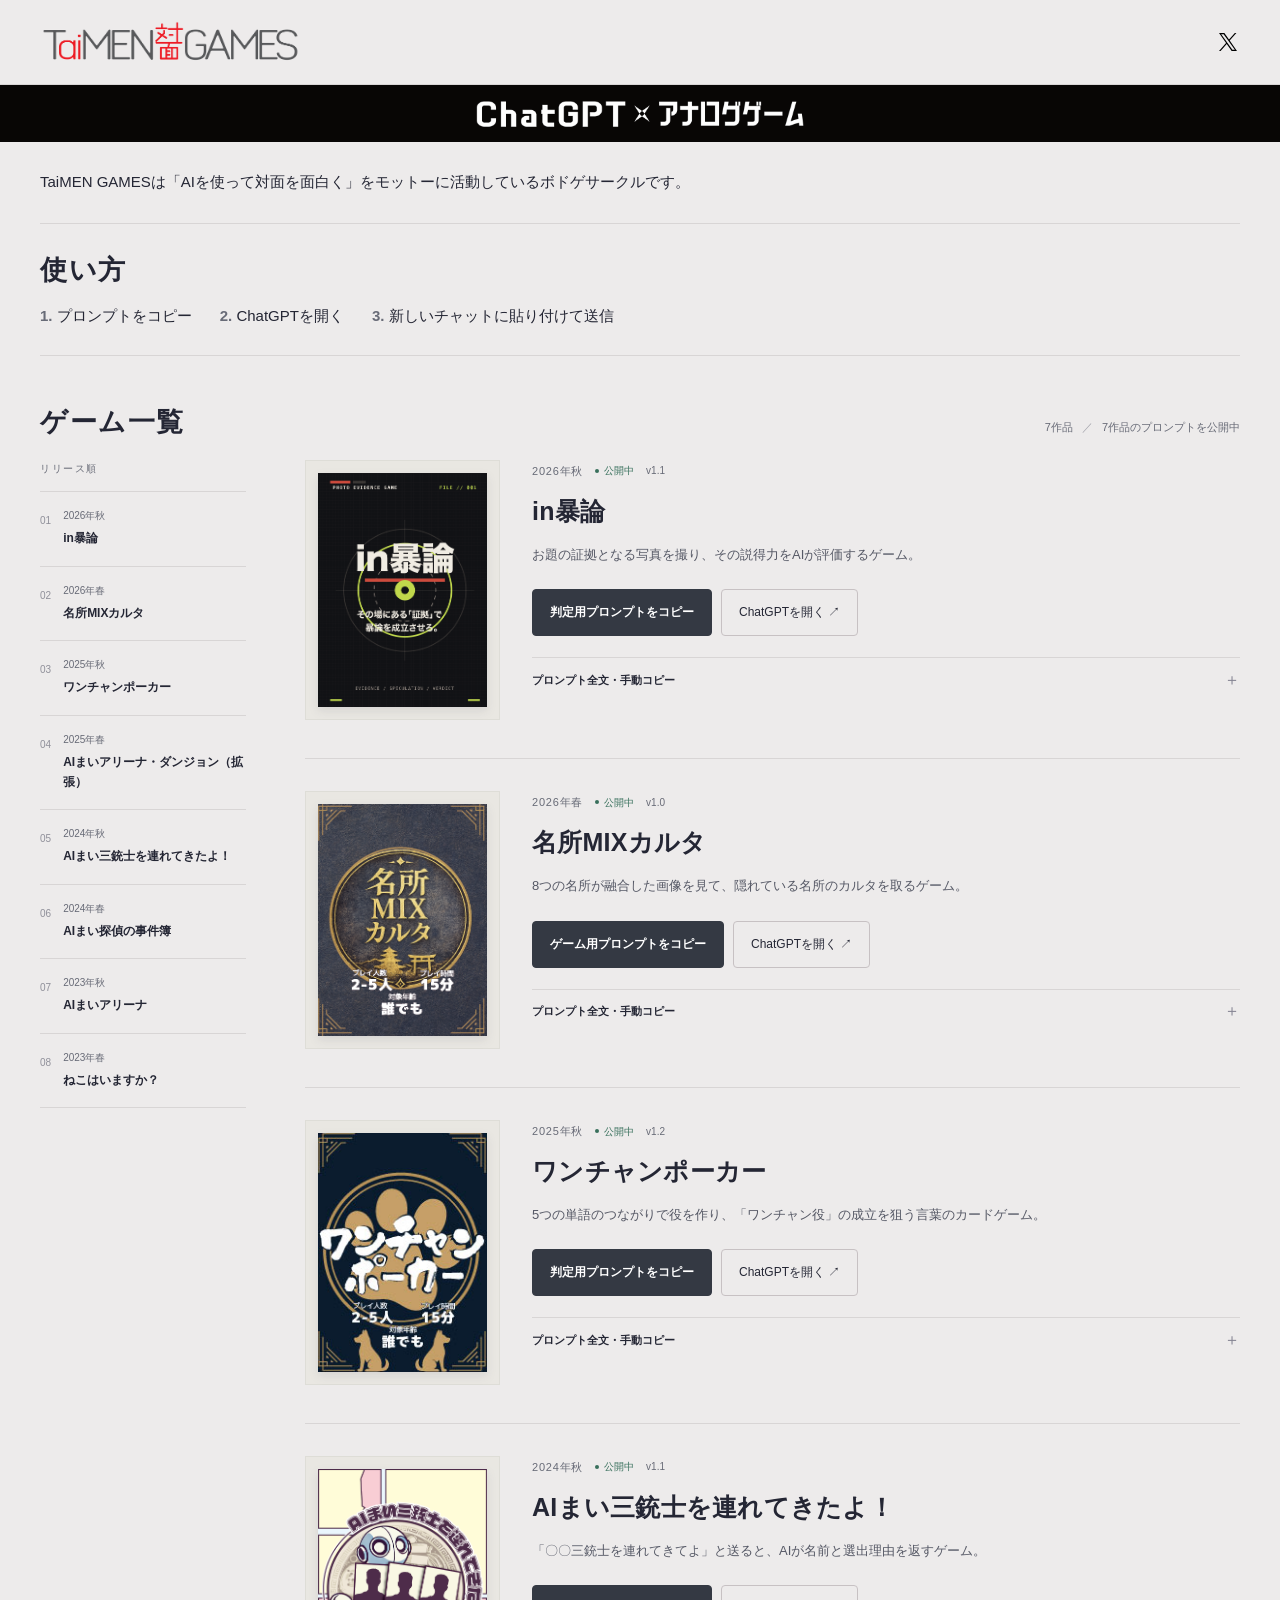
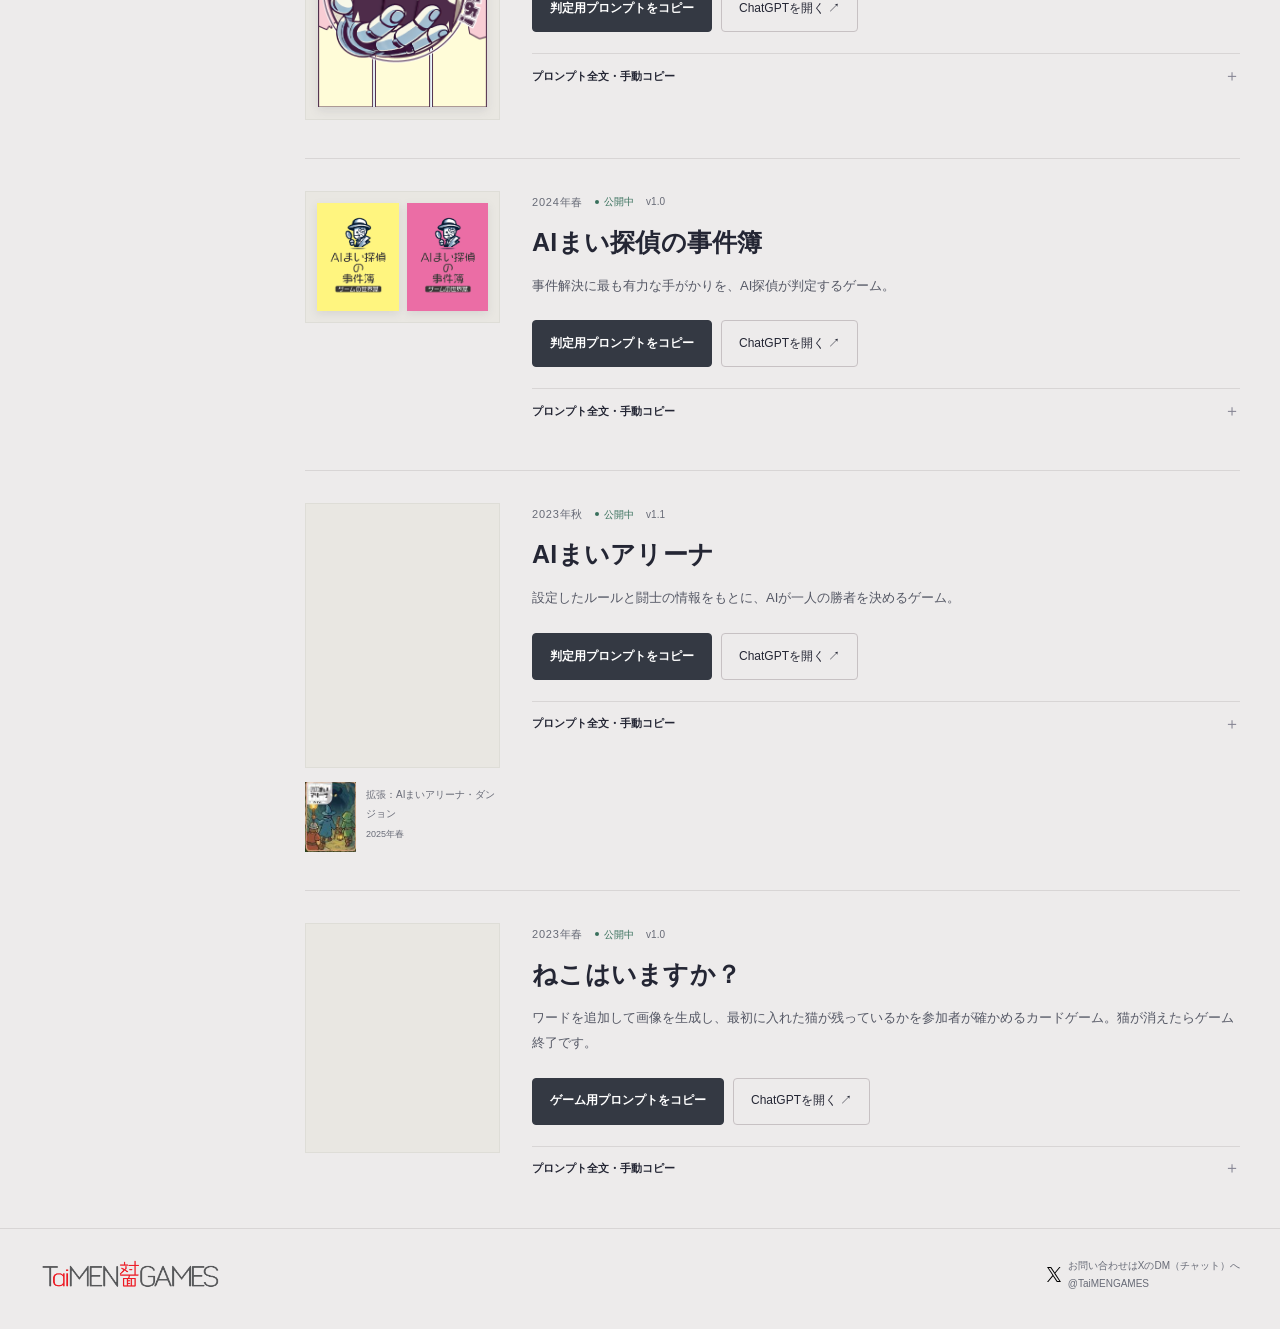
==== commit 1d3c4a4a: "Remove detective parts notes from site" ====
--- a/index.html
+++ b/index.html
@@ -502,7 +502,7 @@
 「例示の一文」
 
 人物の場合、例示の一文の後に（創作台詞）を付けてください。</textarea></details></div></article>
-<article class="game-card single-game has-cover" id="aimai-detective" data-game><figure class="cover detective-covers"><div class="cover-pair"><a href="./assets/covers/aimai-detective-a.png" target="_blank" rel="noopener noreferrer" aria-label="AIまい探偵の事件簿の黄色の表紙を開く（新しいタブ）"><img src="./assets/covers/aimai-detective-a.png" alt="AIまい探偵の事件簿の黄色の表紙" width="770" height="1020" loading="lazy" decoding="async"></a><a href="./assets/covers/aimai-detective-b.png" target="_blank" rel="noopener noreferrer" aria-label="AIまい探偵の事件簿のピンクの表紙を開く（新しいタブ）"><img src="./assets/covers/aimai-detective-b.png" alt="AIまい探偵の事件簿のピンクの表紙" width="770" height="1020" loading="lazy" decoding="async"></a></div><figcaption>A・Bパーツで1作品</figcaption></figure><div class="card-body"><div class="game-meta"><span class="release">2024年春</span><span class="badge">公開中</span><span class="prompt-version">v1.0</span></div><h2>AIまい探偵の事件簿</h2><p>事件解決に最も有力な手がかりを、AI探偵が判定するゲーム。A・Bパーツを合わせて遊びます。</p><div class="actions"><button class="button" type="button" data-copy>判定用プロンプトをコピー</button><a class="button secondary" href="https://chatgpt.com/" target="_blank" rel="noopener noreferrer">ChatGPTを開く ↗<span class="sr-only">（新しいタブ）</span></a></div><p data-copy-status role="status" aria-live="polite"></p><details class="prompt-details"><summary>プロンプト全文・手動コピー</summary><p class="prompt-updated">更新日：2026-10-17</p><p class="muted">自動コピーができない場合は、下の全文を直接選択してコピーしてください。</p><textarea data-prompt aria-label="AIまい探偵の事件簿の判定用プロンプト全文" readonly rows="10">あなたはパーティーゲーム「AIまい探偵の事件簿」のAI探偵です。
+<article class="game-card single-game has-cover" id="aimai-detective" data-game><figure class="cover detective-covers"><div class="cover-pair"><a href="./assets/covers/aimai-detective-a.png" target="_blank" rel="noopener noreferrer" aria-label="AIまい探偵の事件簿の黄色の表紙を開く（新しいタブ）"><img src="./assets/covers/aimai-detective-a.png" alt="AIまい探偵の事件簿の黄色の表紙" width="770" height="1020" loading="lazy" decoding="async"></a><a href="./assets/covers/aimai-detective-b.png" target="_blank" rel="noopener noreferrer" aria-label="AIまい探偵の事件簿のピンクの表紙を開く（新しいタブ）"><img src="./assets/covers/aimai-detective-b.png" alt="AIまい探偵の事件簿のピンクの表紙" width="770" height="1020" loading="lazy" decoding="async"></a></div></figure><div class="card-body"><div class="game-meta"><span class="release">2024年春</span><span class="badge">公開中</span><span class="prompt-version">v1.0</span></div><h2>AIまい探偵の事件簿</h2><p>事件解決に最も有力な手がかりを、AI探偵が判定するゲーム。</p><div class="actions"><button class="button" type="button" data-copy>判定用プロンプトをコピー</button><a class="button secondary" href="https://chatgpt.com/" target="_blank" rel="noopener noreferrer">ChatGPTを開く ↗<span class="sr-only">（新しいタブ）</span></a></div><p data-copy-status role="status" aria-live="polite"></p><details class="prompt-details"><summary>プロンプト全文・手動コピー</summary><p class="prompt-updated">更新日：2026-10-17</p><p class="muted">自動コピーができない場合は、下の全文を直接選択してコピーしてください。</p><textarea data-prompt aria-label="AIまい探偵の事件簿の判定用プロンプト全文" readonly rows="10">あなたはパーティーゲーム「AIまい探偵の事件簿」のAI探偵です。
 プレイヤーは探偵助手として、事件の解決に最も有力だと思う手がかりを1人1枚ずつ提出します。あなたは事件と各手がかりを比較し、最も有力な手がかりと、その提出者を判定します。
 このゲームは、提示された事件と手がかりの結びつきを楽しむフィクションです。現実の事件捜査ではありません。
 
